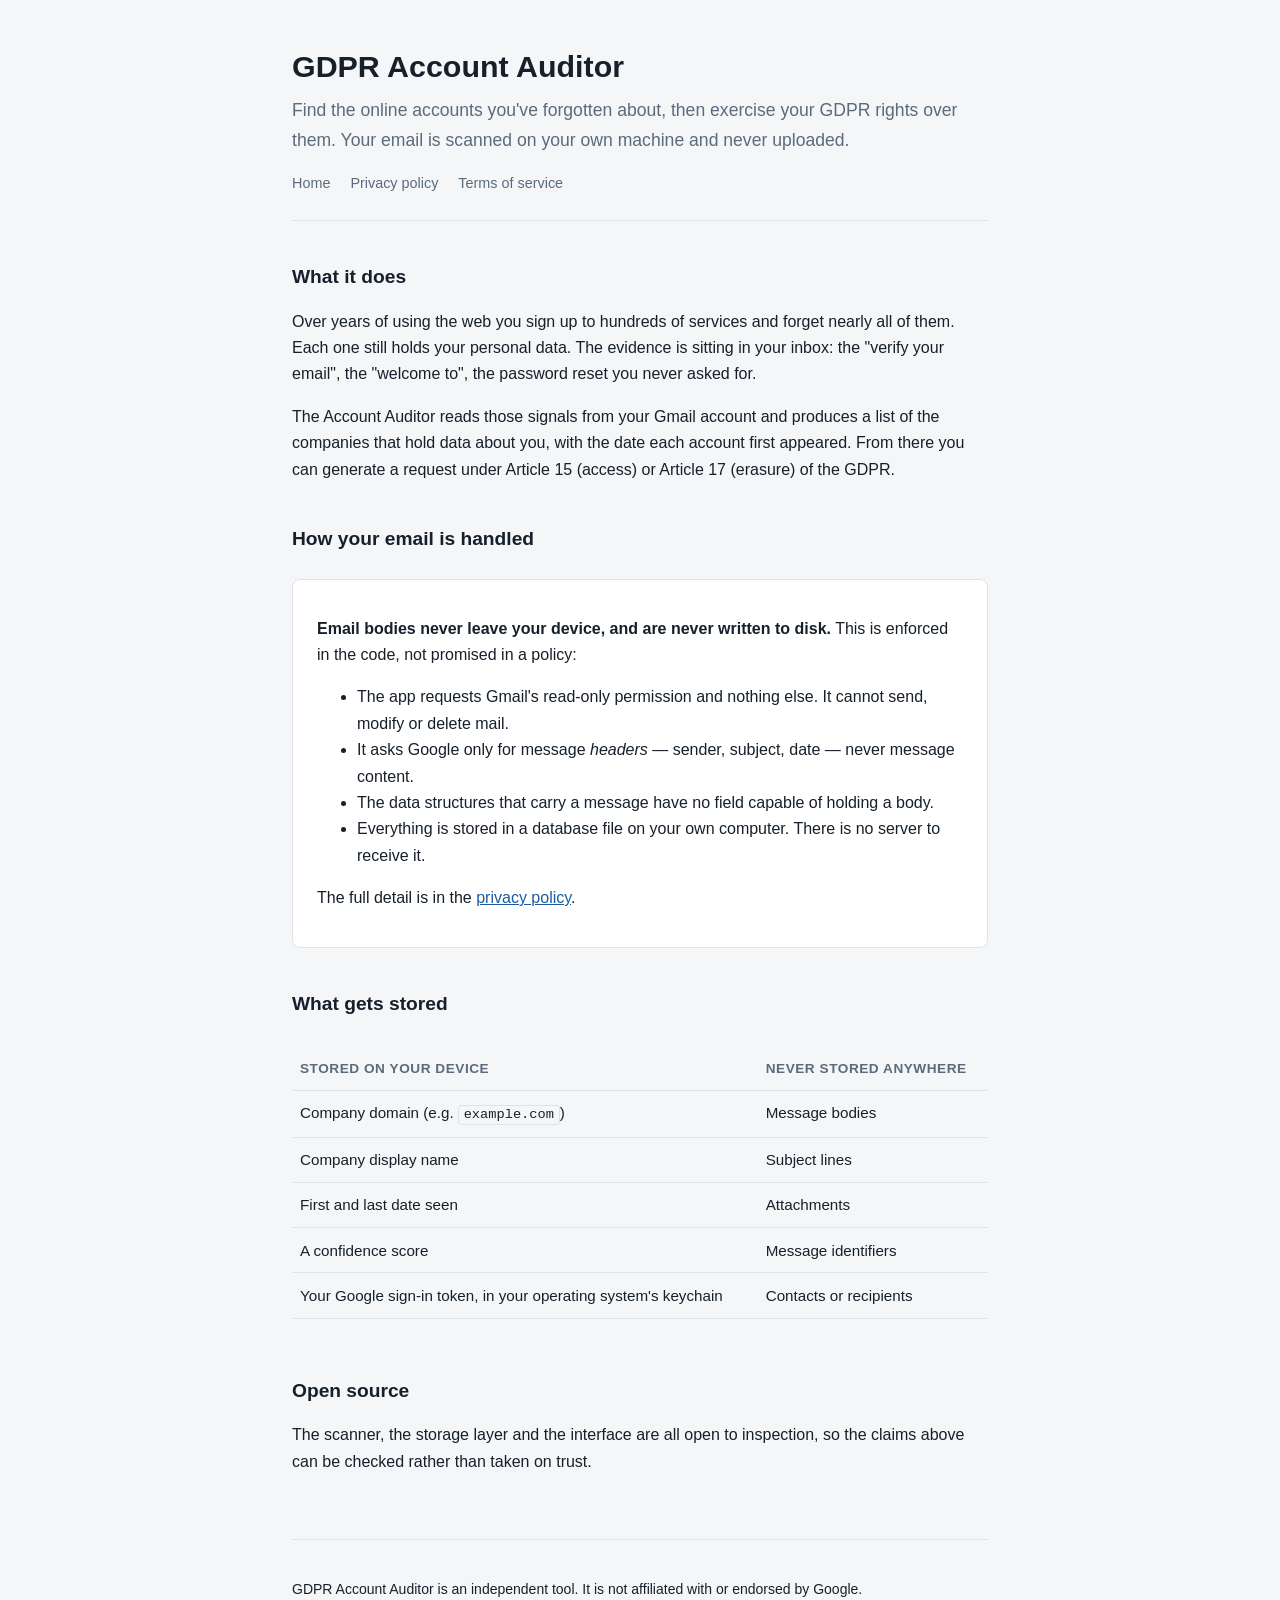
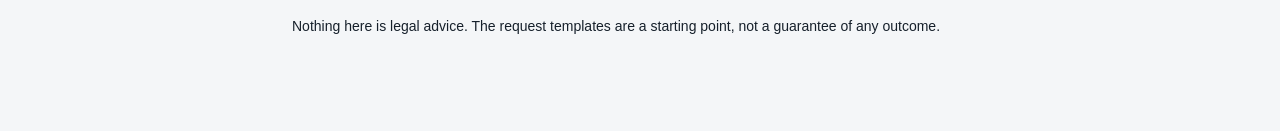
==== index.html @ 456f138e "Site: homepage, privacy policy, terms Static pages backing the OAuth consent screen. Google requires" ====
<!doctype html>
<html lang="en">
<head>
<meta charset="utf-8">
<meta name="viewport" content="width=device-width, initial-scale=1">
<title>GDPR Account Auditor</title>
<meta name="description" content="Find forgotten online accounts by scanning your own inbox, locally. Email bodies never leave your device.">
<link rel="stylesheet" href="style.css">
</head>
<body>
<div class="wrap">
<header>
  <h1>GDPR Account Auditor</h1>
  <p class="lede">Find the online accounts you've forgotten about, then exercise your GDPR rights over them. Your email is scanned on your own machine and never uploaded.</p>
  <nav>
    <a href="index.html">Home</a>
    <a href="privacy.html">Privacy policy</a>
    <a href="terms.html">Terms of service</a>
  </nav>
</header>

<h2>What it does</h2>
<p>Over years of using the web you sign up to hundreds of services and forget nearly all of them. Each one still holds your personal data. The evidence is sitting in your inbox: the "verify your email", the "welcome to", the password reset you never asked for.</p>
<p>The Account Auditor reads those signals from your Gmail account and produces a list of the companies that hold data about you, with the date each account first appeared. From there you can generate a request under Article 15 (access) or Article 17 (erasure) of the GDPR.</p>

<h2>How your email is handled</h2>
<div class="card">
  <p><strong>Email bodies never leave your device, and are never written to disk.</strong> This is enforced in the code, not promised in a policy:</p>
  <ul>
    <li>The app requests Gmail's read-only permission and nothing else. It cannot send, modify or delete mail.</li>
    <li>It asks Google only for message <em>headers</em> — sender, subject, date — never message content.</li>
    <li>The data structures that carry a message have no field capable of holding a body.</li>
    <li>Everything is stored in a database file on your own computer. There is no server to receive it.</li>
  </ul>
  <p>The full detail is in the <a href="privacy.html">privacy policy</a>.</p>
</div>

<h2>What gets stored</h2>
<div class="scroll">
<table>
  <tr><th>Stored on your device</th><th>Never stored anywhere</th></tr>
  <tr>
    <td>Company domain (e.g. <code>example.com</code>)</td>
    <td>Message bodies</td>
  </tr>
  <tr>
    <td>Company display name</td>
    <td>Subject lines</td>
  </tr>
  <tr>
    <td>First and last date seen</td>
    <td>Attachments</td>
  </tr>
  <tr>
    <td>A confidence score</td>
    <td>Message identifiers</td>
  </tr>
  <tr>
    <td>Your Google sign-in token, in your operating system's keychain</td>
    <td>Contacts or recipients</td>
  </tr>
</table>
</div>

<h2>Open source</h2>
<p>The scanner, the storage layer and the interface are all open to inspection, so the claims above can be checked rather than taken on trust.</p>

<footer>
  <p>GDPR Account Auditor is an independent tool. It is not affiliated with or endorsed by Google.</p>
  <p>Nothing here is legal advice. The request templates are a starting point, not a guarantee of any outcome.</p>
</footer>
</div>
</body>
</html>
---- style.css ----
/* Shared styles. Deliberately one small file, no build step, no CDN -- these
   pages must stay reachable and readable for as long as the OAuth client
   points at them. */
:root {
  --ground: #f4f6f8;
  --surface: #ffffff;
  --ink: #16202b;
  --muted: #5b6b7c;
  --accent: #1c5c9e;
  --rule: #dde3ea;
}
@media (prefers-color-scheme: dark) {
  :root {
    --ground: #0f151c;
    --surface: #161f29;
    --ink: #e6edf4;
    --muted: #8fa3b6;
    --accent: #6cabe4;
    --rule: #26313d;
  }
}
* { box-sizing: border-box; }
body {
  margin: 0;
  background: var(--ground);
  color: var(--ink);
  font: 16px/1.65 -apple-system, BlinkMacSystemFont, "Segoe UI", Roboto, Helvetica, Arial, sans-serif;
}
.wrap { max-width: 46rem; margin: 0 auto; padding: 3rem 1.25rem 5rem; }
header { border-bottom: 1px solid var(--rule); padding-bottom: 1.5rem; margin-bottom: 2.5rem; }
nav { display: flex; gap: 1.25rem; font-size: .9rem; margin-top: .75rem; flex-wrap: wrap; }
nav a { color: var(--muted); text-decoration: none; }
nav a:hover, nav a:focus-visible { color: var(--accent); text-decoration: underline; }
h1 { font-size: 1.9rem; line-height: 1.2; margin: 0; text-wrap: balance; }
h2 { font-size: 1.2rem; margin: 2.5rem 0 .75rem; text-wrap: balance; }
h3 { font-size: 1rem; margin: 1.75rem 0 .5rem; }
p, li { color: var(--ink); }
.lede { font-size: 1.1rem; color: var(--muted); margin-top: .75rem; }
.card {
  background: var(--surface); border: 1px solid var(--rule);
  border-radius: 8px; padding: 1.25rem 1.5rem; margin: 1.5rem 0;
}
code {
  font-family: ui-monospace, SFMono-Regular, Consolas, monospace;
  font-size: .9em; background: var(--ground); padding: .1em .35em;
  border-radius: 3px; border: 1px solid var(--rule);
}
table { width: 100%; border-collapse: collapse; margin: 1rem 0; font-size: .95rem; }
th, td { text-align: left; padding: .6rem .5rem; border-bottom: 1px solid var(--rule); vertical-align: top; }
th { font-weight: 600; color: var(--muted); font-size: .85rem; text-transform: uppercase; letter-spacing: .04em; }
.scroll { overflow-x: auto; }
footer { margin-top: 4rem; padding-top: 1.5rem; border-top: 1px solid var(--rule); color: var(--muted); font-size: .875rem; }
a { color: var(--accent); }
.updated { color: var(--muted); font-size: .875rem; }
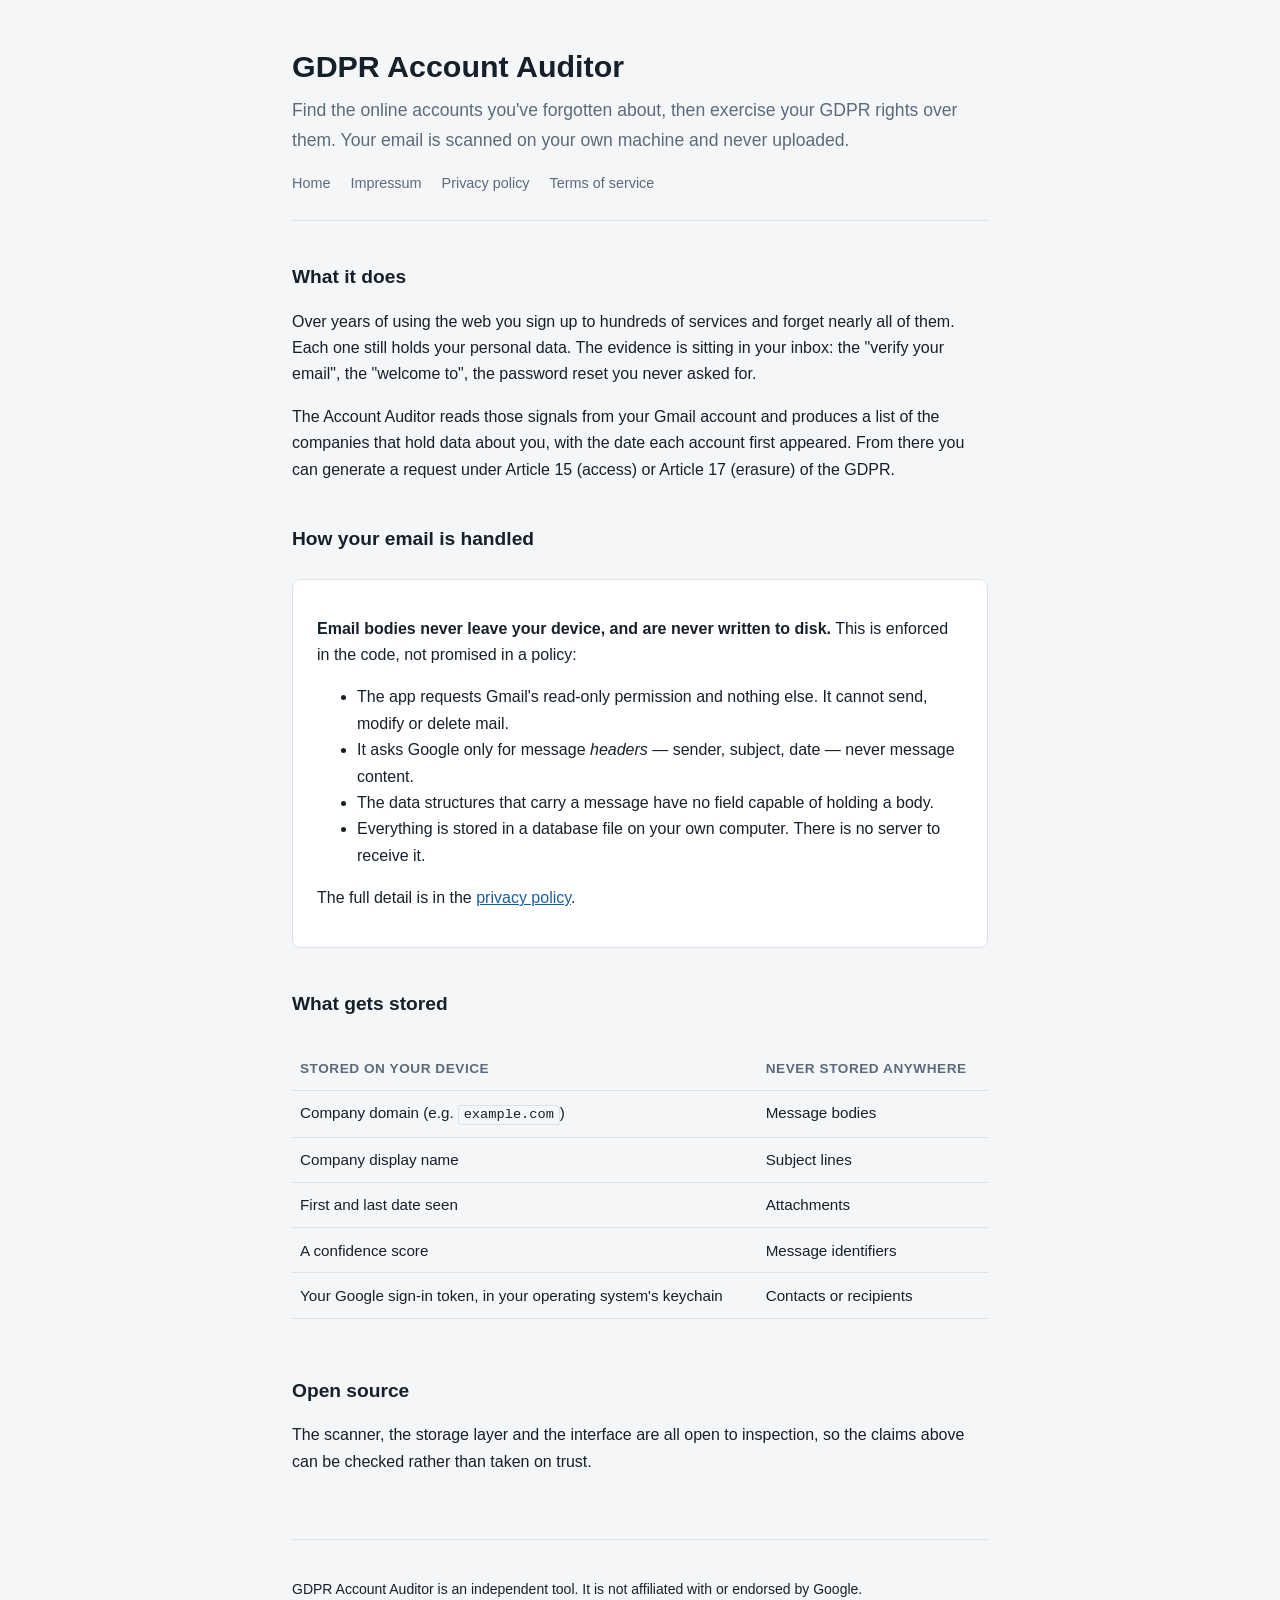
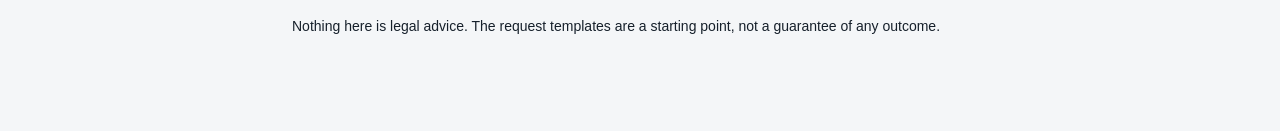
==== commit 43633d11: "Add German-standard legal pages: Impressum, Datenschutz, Nutzungsbedingungen The provider is establi" ====
--- a/index.html
+++ b/index.html
@@ -14,6 +14,7 @@
   <p class="lede">Find the online accounts you've forgotten about, then exercise your GDPR rights over them. Your email is scanned on your own machine and never uploaded.</p>
   <nav>
     <a href="index.html">Home</a>
+    <a href="impressum.html">Impressum</a>
     <a href="privacy.html">Privacy policy</a>
     <a href="terms.html">Terms of service</a>
   </nav>
--- a/style.css
+++ b/style.css
@@ -52,3 +52,17 @@
 footer { margin-top: 4rem; padding-top: 1.5rem; border-top: 1px solid var(--rule); color: var(--muted); font-size: .875rem; }
 a { color: var(--accent); }
 .updated { color: var(--muted); font-size: .875rem; }
+
+/* The language switch sits at the end of the nav and is pulled away from
+   the page links, because it is a different kind of choice. */
+nav a.lang { margin-left: auto; font-weight: 600; }
+@media (max-width: 32rem) { nav a.lang { margin-left: 0; } }
+
+/* Says which version governs. German law applies to the provider, so the
+   German text is authoritative and the English is a courtesy -- a reader
+   is entitled to know which one binds them. */
+.note {
+  font-size: .875rem; color: var(--muted);
+  border-left: 3px solid var(--rule); padding: .1rem 0 .1rem .9rem; margin: 0 0 2rem;
+}
+hr { border: none; border-top: 1px solid var(--rule); margin: 3rem 0 0; }
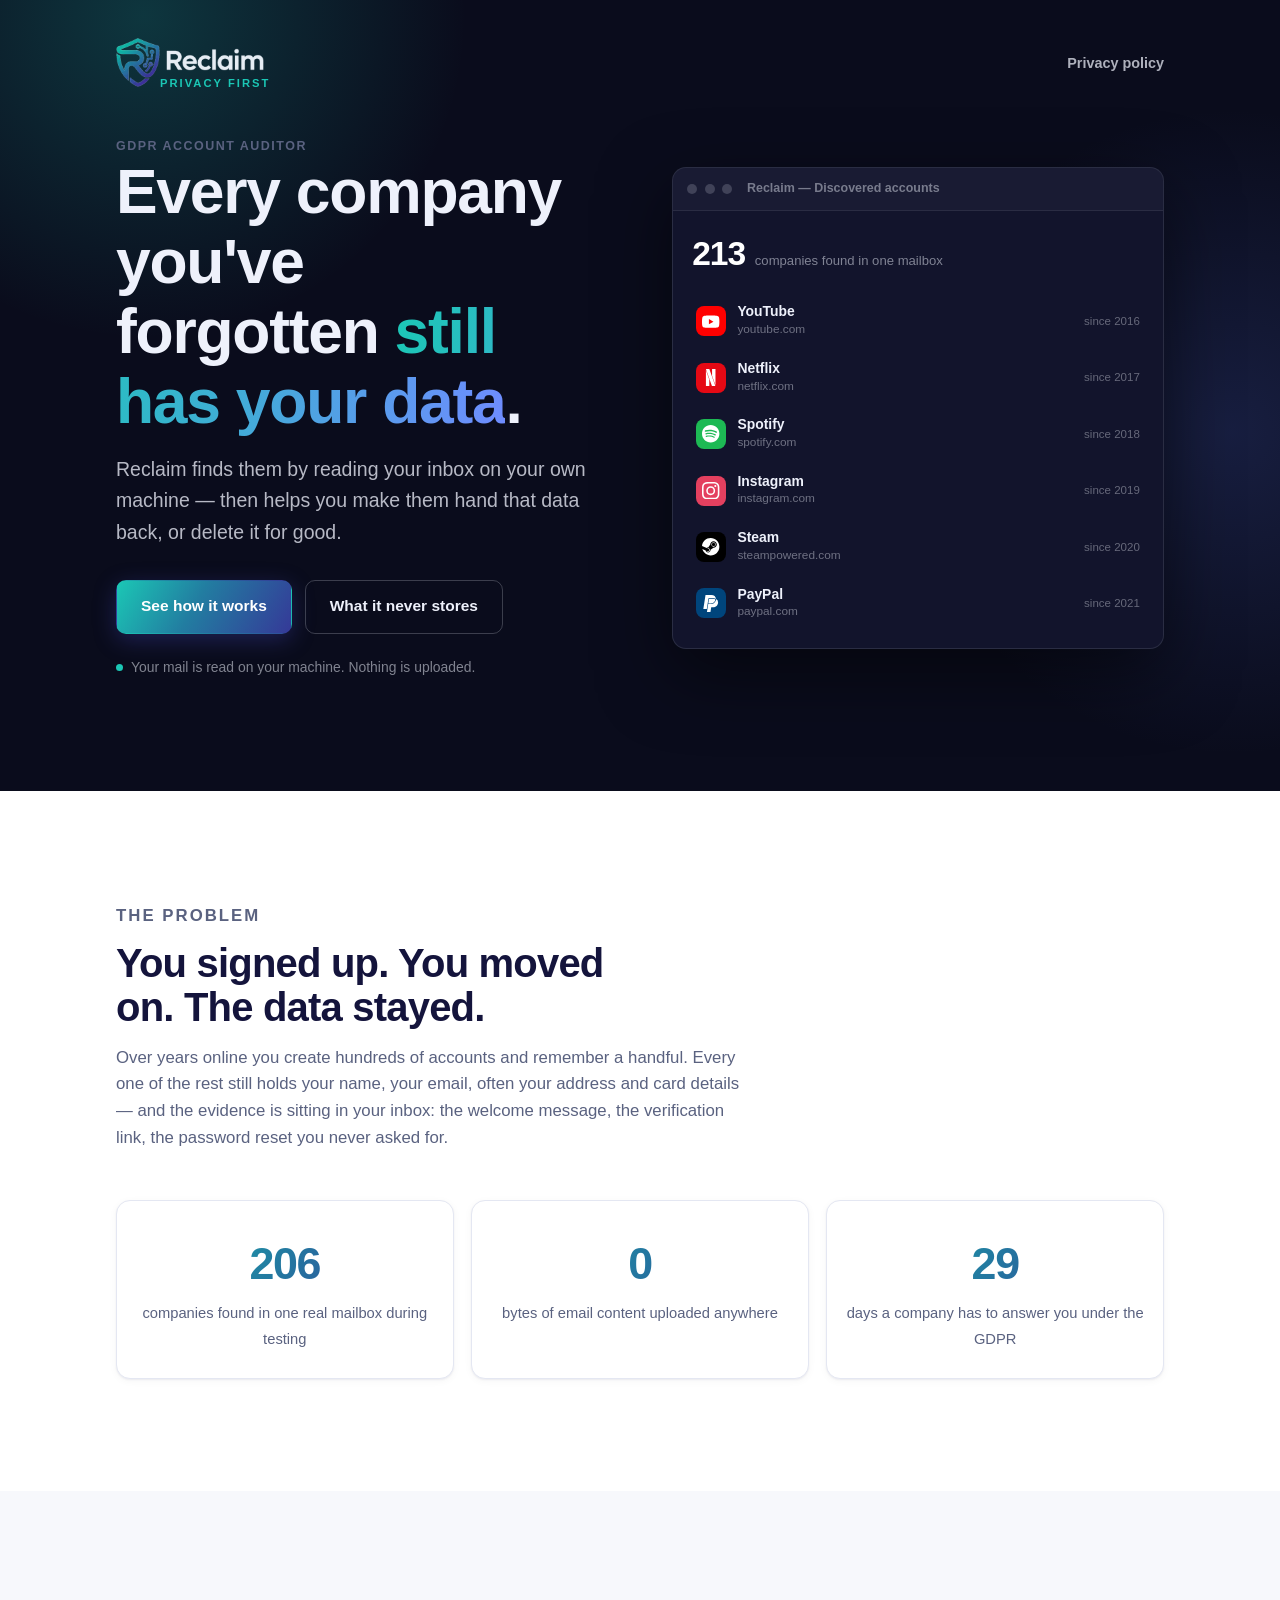
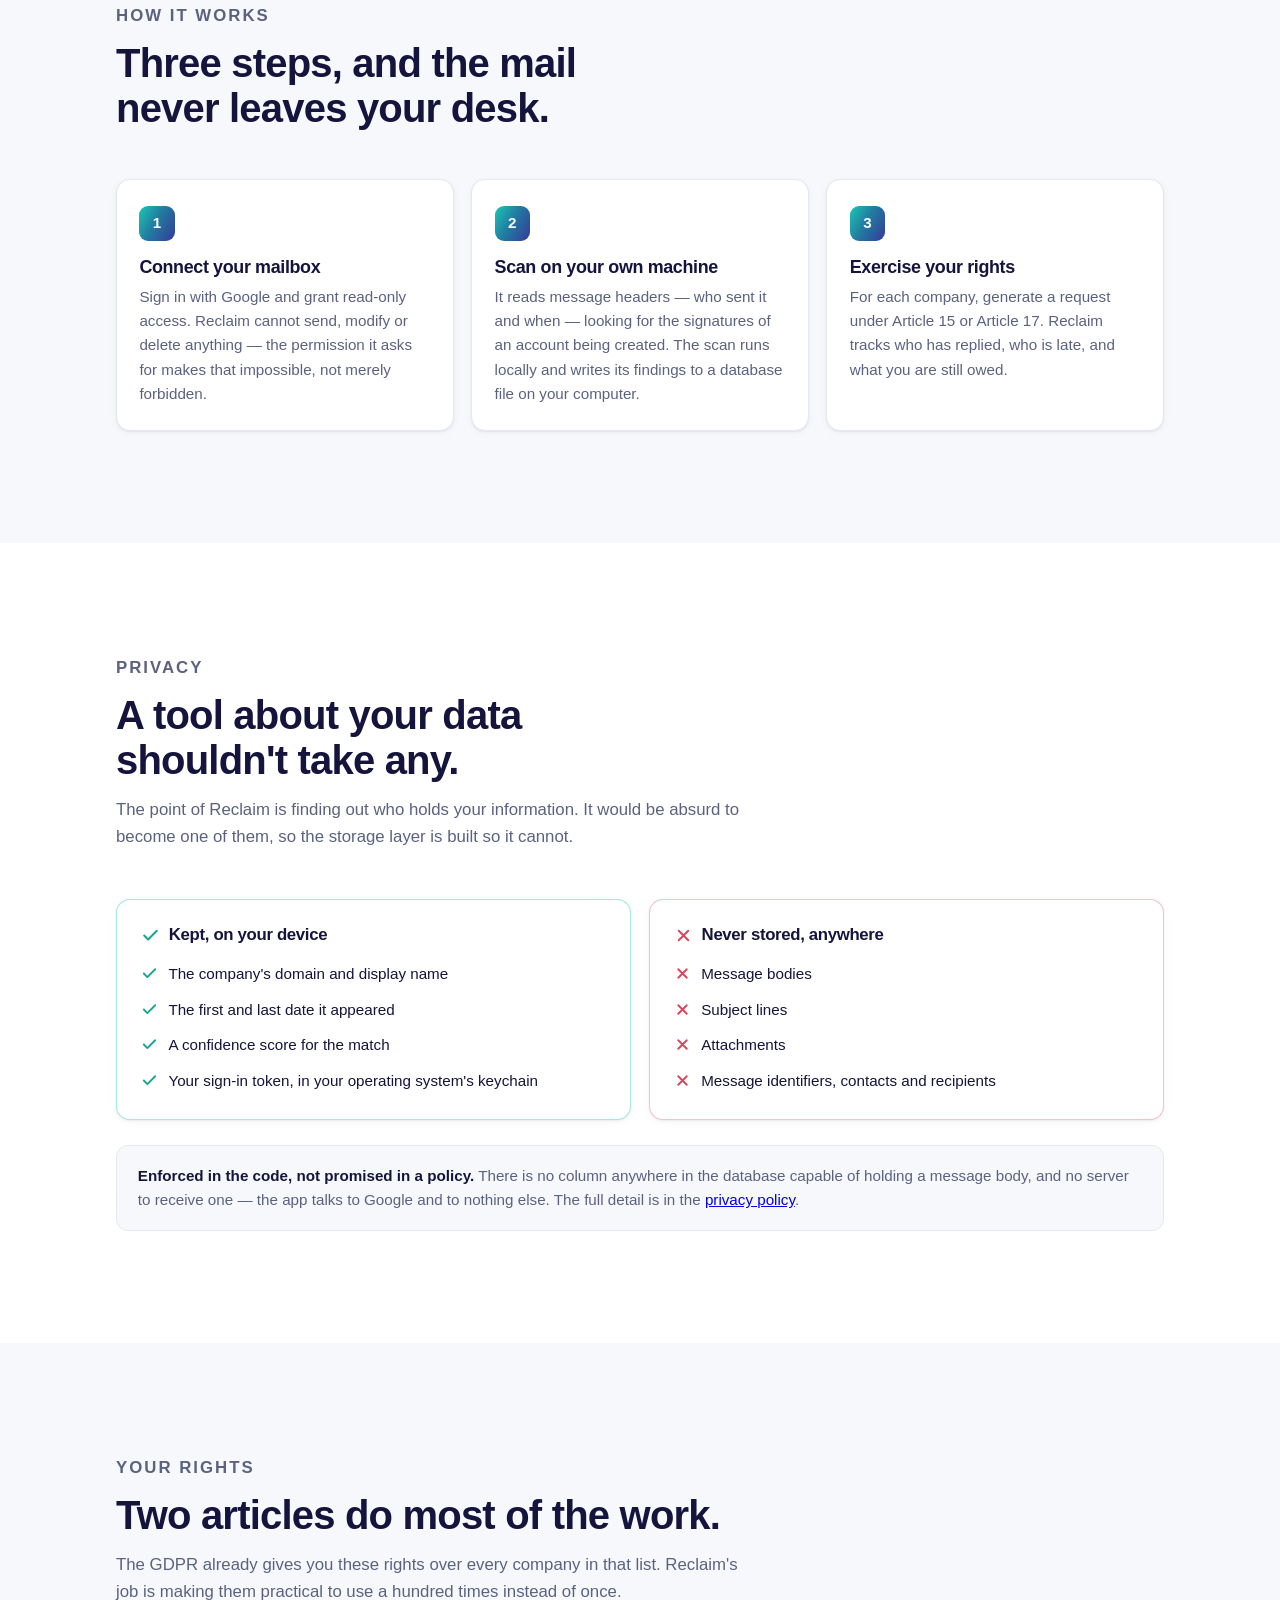
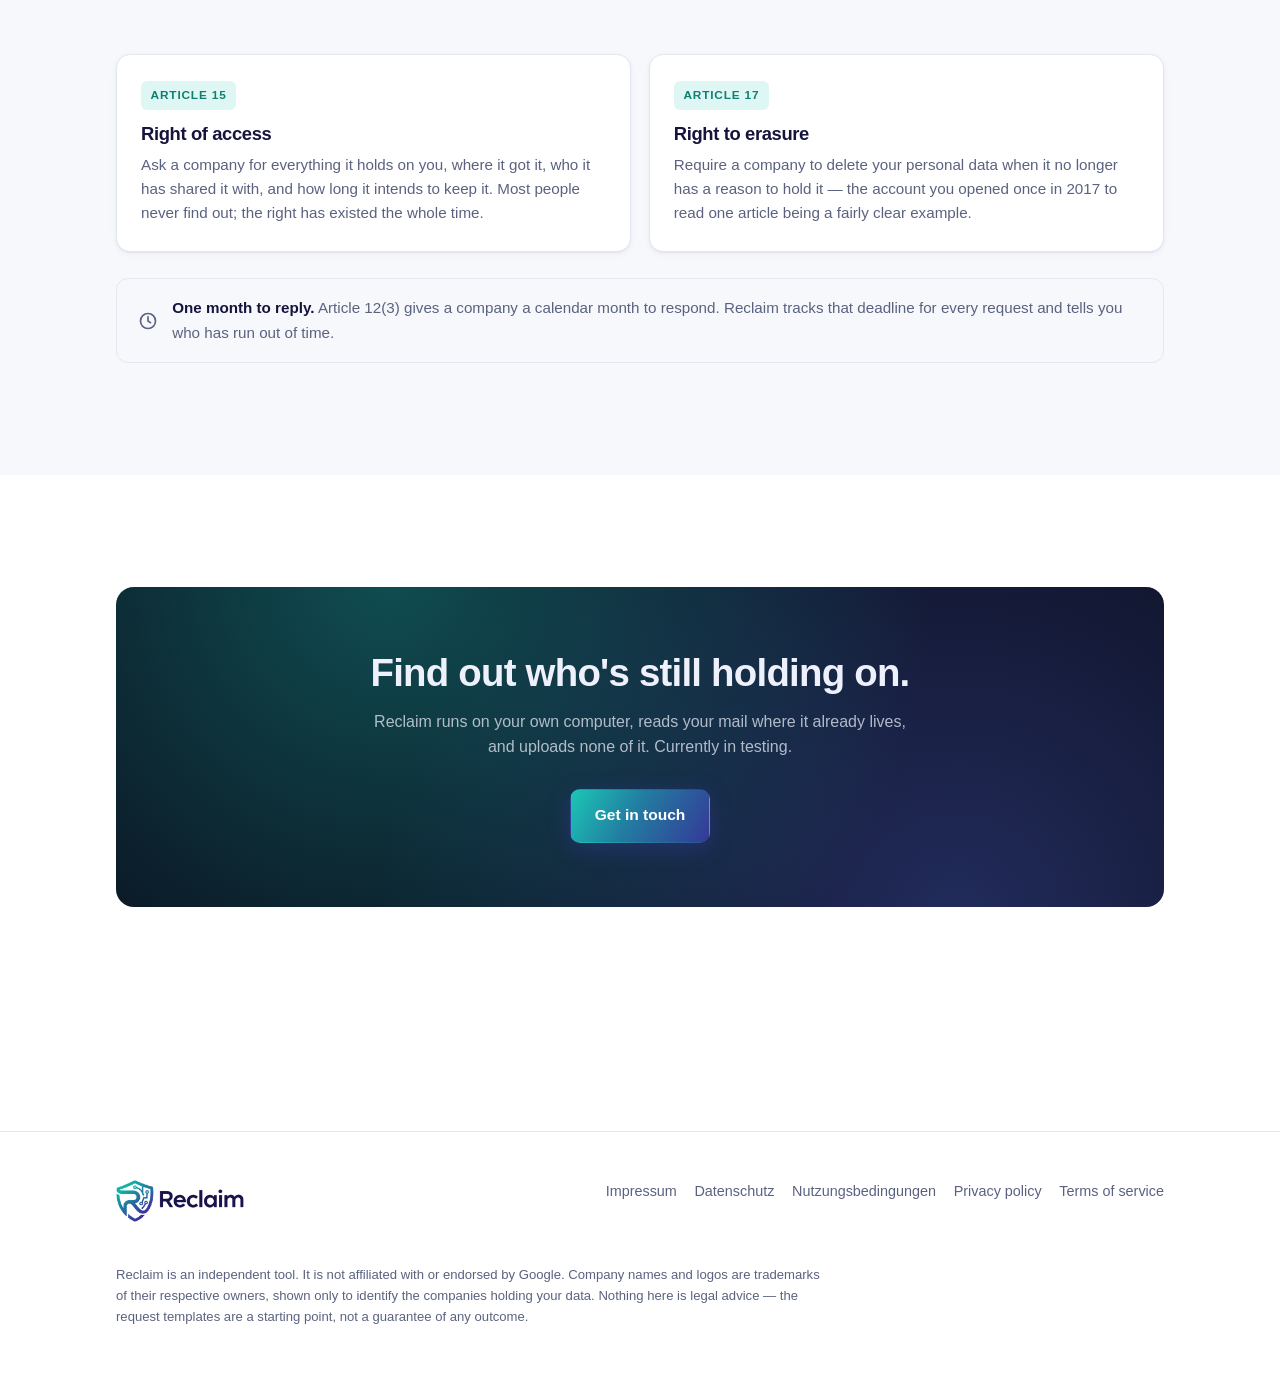
==== commit 20fa69fc: "Rebuild the landing page around the product and the brand The page is reached by scanning a QR code," ====
--- a/index.html
+++ b/index.html
@@ -3,73 +3,402 @@
 <head>
 <meta charset="utf-8">
 <meta name="viewport" content="width=device-width, initial-scale=1">
-<title>GDPR Account Auditor</title>
-<meta name="description" content="Find forgotten online accounts by scanning your own inbox, locally. Email bodies never leave your device.">
-<link rel="stylesheet" href="style.css">
+<title>Reclaim — find every company that still holds your data</title>
+<meta name="description" content="Reclaim finds the online accounts you have forgotten by reading your own inbox, on your own machine, and helps you exercise your GDPR rights over them. No email content ever leaves your device.">
+<meta name="theme-color" content="#0a0c1c">
+
+<meta property="og:title" content="Reclaim — find every company that still holds your data">
+<meta property="og:description" content="Scan your inbox locally. See who holds your data. Make them hand it back, or delete it.">
+<meta property="og:type" content="website">
+
+<link rel="icon" href="reclaim-logo.png">
+<link rel="stylesheet" href="landing.css">
 </head>
 <body>
-<div class="wrap">
-<header>
-  <h1>GDPR Account Auditor</h1>
-  <p class="lede">Find the online accounts you've forgotten about, then exercise your GDPR rights over them. Your email is scanned on your own machine and never uploaded.</p>
-  <nav>
-    <a href="index.html">Home</a>
-    <a href="impressum.html">Impressum</a>
-    <a href="privacy.html">Privacy policy</a>
-    <a href="terms.html">Terms of service</a>
-  </nav>
+
+<!-- ── Hero ──────────────────────────────────────────────────────── -->
+<header class="hero">
+  <div class="wrap">
+    <nav class="hero-nav">
+      <div class="lockup">
+        <img src="reclaim-logo-dark.png" alt="Reclaim" width="440" height="146">
+        <span class="motto">Privacy first</span>
+      </div>
+      <a href="privacy.html">Privacy policy</a>
+    </nav>
+
+    <div class="hero-grid">
+      <div>
+        <p class="eyebrow">GDPR account auditor</p>
+        <h1>Every company you've forgotten <span class="grad">still has your data</span>.</h1>
+        <p class="hero-lede">
+          Reclaim finds them by reading your inbox on your own machine — then
+          helps you make them hand that data back, or delete it for good.
+        </p>
+
+        <div class="cta-row">
+          <a class="btn btn-primary" href="#how">See how it works</a>
+          <a class="btn btn-ghost" href="#privacy">What it never stores</a>
+        </div>
+
+        <p class="hero-note">
+          <span class="dot-live" aria-hidden="true"></span>
+          Your mail is read on your machine. Nothing is uploaded.
+        </p>
+      </div>
+
+      <!-- A recreation of the app rather than a screenshot, so it stays
+           sharp at any size and can show a scan actually filling up. -->
+      <div class="window" role="img" aria-label="The Reclaim app listing companies discovered in a mailbox: YouTube, Netflix, Spotify and others, with the year each account was first seen.">
+        <div class="window-bar" aria-hidden="true">
+          <i></i><i></i><i></i>
+          <span class="window-title">Reclaim — Discovered accounts</span>
+        </div>
+        <div class="window-body">
+          <div class="counter-row">
+            <span class="counter" id="counter">0</span>
+            <span class="counter-label">companies found in one mailbox</span>
+          </div>
+          <div class="rows" id="rows"></div>
+        </div>
+      </div>
+    </div>
+  </div>
 </header>
 
-<h2>What it does</h2>
-<p>Over years of using the web you sign up to hundreds of services and forget nearly all of them. Each one still holds your personal data. The evidence is sitting in your inbox: the "verify your email", the "welcome to", the password reset you never asked for.</p>
-<p>The Account Auditor reads those signals from your Gmail account and produces a list of the companies that hold data about you, with the date each account first appeared. From there you can generate a request under Article 15 (access) or Article 17 (erasure) of the GDPR.</p>
-
-<h2>How your email is handled</h2>
-<div class="card">
-  <p><strong>Email bodies never leave your device, and are never written to disk.</strong> This is enforced in the code, not promised in a policy:</p>
-  <ul>
-    <li>The app requests Gmail's read-only permission and nothing else. It cannot send, modify or delete mail.</li>
-    <li>It asks Google only for message <em>headers</em> — sender, subject, date — never message content.</li>
-    <li>The data structures that carry a message have no field capable of holding a body.</li>
-    <li>Everything is stored in a database file on your own computer. There is no server to receive it.</li>
-  </ul>
-  <p>The full detail is in the <a href="privacy.html">privacy policy</a>.</p>
-</div>
-
-<h2>What gets stored</h2>
-<div class="scroll">
-<table>
-  <tr><th>Stored on your device</th><th>Never stored anywhere</th></tr>
-  <tr>
-    <td>Company domain (e.g. <code>example.com</code>)</td>
-    <td>Message bodies</td>
-  </tr>
-  <tr>
-    <td>Company display name</td>
-    <td>Subject lines</td>
-  </tr>
-  <tr>
-    <td>First and last date seen</td>
-    <td>Attachments</td>
-  </tr>
-  <tr>
-    <td>A confidence score</td>
-    <td>Message identifiers</td>
-  </tr>
-  <tr>
-    <td>Your Google sign-in token, in your operating system's keychain</td>
-    <td>Contacts or recipients</td>
-  </tr>
-</table>
-</div>
-
-<h2>Open source</h2>
-<p>The scanner, the storage layer and the interface are all open to inspection, so the claims above can be checked rather than taken on trust.</p>
-
+<!-- ── The problem ───────────────────────────────────────────────── -->
+<section>
+  <div class="wrap">
+    <div class="section-head reveal">
+      <p class="eyebrow">The problem</p>
+      <h2>You signed up. You moved on. The data stayed.</h2>
+      <p>
+        Over years online you create hundreds of accounts and remember a
+        handful. Every one of the rest still holds your name, your email,
+        often your address and card details — and the evidence is sitting in
+        your inbox: the welcome message, the verification link, the password
+        reset you never asked for.
+      </p>
+    </div>
+
+    <div class="figures">
+      <div class="figure reveal">
+        <b data-count="213">0</b>
+        <span>companies found in one real mailbox during testing</span>
+      </div>
+      <div class="figure reveal">
+        <b>0</b>
+        <span>bytes of email content uploaded anywhere</span>
+      </div>
+      <div class="figure reveal">
+        <b data-count="30">0</b>
+        <span>days a company has to answer you under the GDPR</span>
+      </div>
+    </div>
+  </div>
+</section>
+
+<!-- ── How it works ──────────────────────────────────────────────── -->
+<section id="how" class="alt">
+  <div class="wrap">
+    <div class="section-head reveal">
+      <p class="eyebrow">How it works</p>
+      <h2>Three steps, and the mail never leaves your desk.</h2>
+    </div>
+
+    <div class="steps">
+      <div class="step reveal">
+        <div class="step-n">1</div>
+        <h3>Connect your mailbox</h3>
+        <p>
+          Sign in with Google and grant read-only access. Reclaim cannot send,
+          modify or delete anything — the permission it asks for makes that
+          impossible, not merely forbidden.
+        </p>
+      </div>
+      <div class="step reveal">
+        <div class="step-n">2</div>
+        <h3>Scan on your own machine</h3>
+        <p>
+          It reads message headers — who sent it and when — looking for the
+          signatures of an account being created. The scan runs locally and
+          writes its findings to a database file on your computer.
+        </p>
+      </div>
+      <div class="step reveal">
+        <div class="step-n">3</div>
+        <h3>Exercise your rights</h3>
+        <p>
+          For each company, generate a request under Article 15 or Article 17.
+          Reclaim tracks who has replied, who is late, and what you are still
+          owed.
+        </p>
+      </div>
+    </div>
+  </div>
+</section>
+
+<!-- ── Privacy ───────────────────────────────────────────────────── -->
+<section id="privacy">
+  <div class="wrap">
+    <div class="section-head reveal">
+      <p class="eyebrow">Privacy</p>
+      <h2>A tool about your data shouldn't take any.</h2>
+      <p>
+        The point of Reclaim is finding out who holds your information. It
+        would be absurd to become one of them, so the storage layer is built
+        so it cannot.
+      </p>
+    </div>
+
+    <div class="split">
+      <div class="panel panel-keep reveal">
+        <h3>
+          <svg class="tick" width="19" height="19" viewBox="0 0 24 24" fill="none" stroke="currentColor" stroke-width="2.4" stroke-linecap="round" stroke-linejoin="round" aria-hidden="true"><path d="M20 6 9 17l-5-5"/></svg>
+          Kept, on your device
+        </h3>
+        <ul>
+          <li><svg class="tick" width="17" height="17" viewBox="0 0 24 24" fill="none" stroke="currentColor" stroke-width="2.6" stroke-linecap="round" stroke-linejoin="round" aria-hidden="true"><path d="M20 6 9 17l-5-5"/></svg> The company's domain and display name</li>
+          <li><svg class="tick" width="17" height="17" viewBox="0 0 24 24" fill="none" stroke="currentColor" stroke-width="2.6" stroke-linecap="round" stroke-linejoin="round" aria-hidden="true"><path d="M20 6 9 17l-5-5"/></svg> The first and last date it appeared</li>
+          <li><svg class="tick" width="17" height="17" viewBox="0 0 24 24" fill="none" stroke="currentColor" stroke-width="2.6" stroke-linecap="round" stroke-linejoin="round" aria-hidden="true"><path d="M20 6 9 17l-5-5"/></svg> A confidence score for the match</li>
+          <li><svg class="tick" width="17" height="17" viewBox="0 0 24 24" fill="none" stroke="currentColor" stroke-width="2.6" stroke-linecap="round" stroke-linejoin="round" aria-hidden="true"><path d="M20 6 9 17l-5-5"/></svg> Your sign-in token, in your operating system's keychain</li>
+        </ul>
+      </div>
+
+      <div class="panel panel-never reveal">
+        <h3>
+          <svg class="cross" width="19" height="19" viewBox="0 0 24 24" fill="none" stroke="currentColor" stroke-width="2.4" stroke-linecap="round" aria-hidden="true"><path d="M18 6 6 18M6 6l12 12"/></svg>
+          Never stored, anywhere
+        </h3>
+        <ul>
+          <li><svg class="cross" width="17" height="17" viewBox="0 0 24 24" fill="none" stroke="currentColor" stroke-width="2.6" stroke-linecap="round" aria-hidden="true"><path d="M18 6 6 18M6 6l12 12"/></svg> Message bodies</li>
+          <li><svg class="cross" width="17" height="17" viewBox="0 0 24 24" fill="none" stroke="currentColor" stroke-width="2.6" stroke-linecap="round" aria-hidden="true"><path d="M18 6 6 18M6 6l12 12"/></svg> Subject lines</li>
+          <li><svg class="cross" width="17" height="17" viewBox="0 0 24 24" fill="none" stroke="currentColor" stroke-width="2.6" stroke-linecap="round" aria-hidden="true"><path d="M18 6 6 18M6 6l12 12"/></svg> Attachments</li>
+          <li><svg class="cross" width="17" height="17" viewBox="0 0 24 24" fill="none" stroke="currentColor" stroke-width="2.6" stroke-linecap="round" aria-hidden="true"><path d="M18 6 6 18M6 6l12 12"/></svg> Message identifiers, contacts and recipients</li>
+        </ul>
+      </div>
+    </div>
+
+    <div class="enforced reveal">
+      <strong>Enforced in the code, not promised in a policy.</strong>
+      There is no column anywhere in the database capable of holding a message
+      body, and no server to receive one — the app talks to Google and to
+      nothing else. The full detail is in the
+      <a href="privacy.html">privacy policy</a>.
+    </div>
+  </div>
+</section>
+
+<!-- ── Rights ────────────────────────────────────────────────────── -->
+<section class="alt">
+  <div class="wrap">
+    <div class="section-head reveal">
+      <p class="eyebrow">Your rights</p>
+      <h2>Two articles do most of the work.</h2>
+      <p>
+        The GDPR already gives you these rights over every company in that
+        list. Reclaim's job is making them practical to use a hundred times
+        instead of once.
+      </p>
+    </div>
+
+    <div class="rights">
+      <div class="right-card reveal">
+        <span class="article">Article 15</span>
+        <h3>Right of access</h3>
+        <p>
+          Ask a company for everything it holds on you, where it got it, who
+          it has shared it with, and how long it intends to keep it. Most
+          people never find out; the right has existed the whole time.
+        </p>
+      </div>
+      <div class="right-card reveal">
+        <span class="article">Article 17</span>
+        <h3>Right to erasure</h3>
+        <p>
+          Require a company to delete your personal data when it no longer has
+          a reason to hold it — the account you opened once in 2017 to read
+          one article being a fairly clear example.
+        </p>
+      </div>
+    </div>
+
+    <div class="deadline reveal">
+      <svg width="20" height="20" viewBox="0 0 24 24" fill="none" stroke="currentColor" stroke-width="2" stroke-linecap="round" aria-hidden="true" style="flex:none"><circle cx="12" cy="12" r="9"/><path d="M12 7v5l3 2"/></svg>
+      <span>
+        <b>One month to reply.</b> Article 12(3) gives a company a calendar
+        month to respond. Reclaim tracks that deadline for every request and
+        tells you who has run out of time.
+      </span>
+    </div>
+  </div>
+</section>
+
+<!-- ── Close ─────────────────────────────────────────────────────── -->
+<section>
+  <div class="wrap">
+    <div class="close-band reveal">
+      <h2>Find out who's still holding on.</h2>
+      <p>
+        Reclaim runs on your own computer, reads your mail where it already
+        lives, and uploads none of it. Currently in testing.
+      </p>
+      <!-- Points at the Impressum rather than carrying an address in a
+           mailto: the contact details live there by law anyway, and a
+           button is the wrong place to publish one to scrapers. -->
+      <a class="btn btn-primary" href="impressum.html">Get in touch</a>
+    </div>
+  </div>
+</section>
+
+<!-- ── Footer ────────────────────────────────────────────────────── -->
 <footer>
-  <p>GDPR Account Auditor is an independent tool. It is not affiliated with or endorsed by Google.</p>
-  <p>Nothing here is legal advice. The request templates are a starting point, not a guarantee of any outcome.</p>
+  <div class="wrap">
+    <div class="foot-grid">
+      <div>
+        <img class="logo-light" src="reclaim-logo.png" alt="Reclaim" width="440" height="146">
+        <img class="logo-dark" src="reclaim-logo-dark.png" alt="Reclaim" width="440" height="146">
+      </div>
+      <nav class="foot-links" aria-label="Legal">
+        <a href="impressum.html">Impressum</a>
+        <a href="datenschutz.html">Datenschutz</a>
+        <a href="nutzungsbedingungen.html">Nutzungsbedingungen</a>
+        <a href="privacy.html">Privacy policy</a>
+        <a href="terms.html">Terms of service</a>
+      </nav>
+    </div>
+    <p class="disclaimer">
+      Reclaim is an independent tool. It is not affiliated with or endorsed by
+      Google. Company names and logos are trademarks of their respective
+      owners, shown only to identify the companies holding your data. Nothing
+      here is legal advice — the request templates are a starting point, not a
+      guarantee of any outcome.
+    </p>
+  </div>
 </footer>
-</div>
+
+<script type="application/json" id="marks">[{"domain":"youtube.com","name":"YouTube","path":"M23.498 6.186a3.016 3.016 0 0 0-2.122-2.136C19.505 3.545 12 3.545 12 3.545s-7.505 0-9.377.505A3.017 3.017 0 0 0 .502 6.186C0 8.07 0 12 0 12s0 3.93.502 5.814a3.016 3.016 0 0 0 2.122 2.136c1.871.505 9.376.505 9.376.505s7.505 0 9.377-.505a3.015 3.015 0 0 0 2.122-2.136C24 15.93 24 12 24 12s0-3.93-.502-5.814zM9.545 15.568V8.432L15.818 12l-6.273 3.568z","hex":"#FF0000"},{"domain":"netflix.com","name":"Netflix","path":"m5.398 0 8.348 23.602c2.346.059 4.856.398 4.856.398L10.113 0H5.398zm8.489 0v9.172l4.715 13.33V0h-4.715zM5.398 1.5V24c1.873-.225 2.81-.312 4.715-.398V14.83L5.398 1.5z","hex":"#E50914"},{"domain":"spotify.com","name":"Spotify","path":"M12 0C5.4 0 0 5.4 0 12s5.4 12 12 12 12-5.4 12-12S18.66 0 12 0zm5.521 17.34c-.24.359-.66.48-1.021.24-2.82-1.74-6.36-2.101-10.561-1.141-.418.122-.779-.179-.899-.539-.12-.421.18-.78.54-.9 4.56-1.021 8.52-.6 11.64 1.32.42.18.479.659.301 1.02zm1.44-3.3c-.301.42-.841.6-1.262.3-3.239-1.98-8.159-2.58-11.939-1.38-.479.12-1.02-.12-1.14-.6-.12-.48.12-1.021.6-1.141C9.6 9.9 15 10.561 18.72 12.84c.361.181.54.78.241 1.2zm.12-3.36C15.24 8.4 8.82 8.16 5.16 9.301c-.6.179-1.2-.181-1.38-.721-.18-.601.18-1.2.72-1.381 4.26-1.26 11.28-1.02 15.721 1.621.539.3.719 1.02.419 1.56-.299.421-1.02.599-1.559.3z","hex":"#1DB954"},{"domain":"instagram.com","name":"Instagram","path":"M7.0301.084c-1.2768.0602-2.1487.264-2.911.5634-.7888.3075-1.4575.72-2.1228 1.3877-.6652.6677-1.075 1.3368-1.3802 2.127-.2954.7638-.4956 1.6365-.552 2.914-.0564 1.2775-.0689 1.6882-.0626 4.947.0062 3.2586.0206 3.6671.0825 4.9473.061 1.2765.264 2.1482.5635 2.9107.308.7889.72 1.4573 1.388 2.1228.6679.6655 1.3365 1.0743 2.1285 1.38.7632.295 1.6361.4961 2.9134.552 1.2773.056 1.6884.069 4.9462.0627 3.2578-.0062 3.668-.0207 4.9478-.0814 1.28-.0607 2.147-.2652 2.9098-.5633.7889-.3086 1.4578-.72 2.1228-1.3881.665-.6682 1.0745-1.3378 1.3795-2.1284.2957-.7632.4966-1.636.552-2.9124.056-1.2809.0692-1.6898.063-4.948-.0063-3.2583-.021-3.6668-.0817-4.9465-.0607-1.2797-.264-2.1487-.5633-2.9117-.3084-.7889-.72-1.4568-1.3876-2.1228C21.2982 1.33 20.628.9208 19.8378.6165 19.074.321 18.2017.1197 16.9244.0645 15.6471.0093 15.236-.005 11.977.0014 8.718.0076 8.31.0215 7.0301.0839m.1402 21.6932c-1.17-.0509-1.8053-.2453-2.2287-.408-.5606-.216-.96-.4771-1.3819-.895-.422-.4178-.6811-.8186-.9-1.378-.1644-.4234-.3624-1.058-.4171-2.228-.0595-1.2645-.072-1.6442-.079-4.848-.007-3.2037.0053-3.583.0607-4.848.05-1.169.2456-1.805.408-2.2282.216-.5613.4762-.96.895-1.3816.4188-.4217.8184-.6814 1.3783-.9003.423-.1651 1.0575-.3614 2.227-.4171 1.2655-.06 1.6447-.072 4.848-.079 3.2033-.007 3.5835.005 4.8495.0608 1.169.0508 1.8053.2445 2.228.408.5608.216.96.4754 1.3816.895.4217.4194.6816.8176.9005 1.3787.1653.4217.3617 1.056.4169 2.2263.0602 1.2655.0739 1.645.0796 4.848.0058 3.203-.0055 3.5834-.061 4.848-.051 1.17-.245 1.8055-.408 2.2294-.216.5604-.4763.96-.8954 1.3814-.419.4215-.8181.6811-1.3783.9-.4224.1649-1.0577.3617-2.2262.4174-1.2656.0595-1.6448.072-4.8493.079-3.2045.007-3.5825-.006-4.848-.0608M16.953 5.5864A1.44 1.44 0 1 0 18.39 4.144a1.44 1.44 0 0 0-1.437 1.4424M5.8385 12.012c.0067 3.4032 2.7706 6.1557 6.173 6.1493 3.4026-.0065 6.157-2.7701 6.1506-6.1733-.0065-3.4032-2.771-6.1565-6.174-6.1498-3.403.0067-6.156 2.771-6.1496 6.1738M8 12.0077a4 4 0 1 1 4.008 3.9921A3.9996 3.9996 0 0 1 8 12.0077","hex":"#E4405F"},{"domain":"steampowered.com","name":"Steam","path":"M11.979 0C5.678 0 .511 4.86.022 11.037l6.432 2.658c.545-.371 1.203-.59 1.912-.59.063 0 .125.004.188.006l2.861-4.142V8.91c0-2.495 2.028-4.524 4.524-4.524 2.494 0 4.524 2.031 4.524 4.527s-2.03 4.525-4.524 4.525h-.105l-4.076 2.911c0 .052.004.105.004.159 0 1.875-1.515 3.396-3.39 3.396-1.635 0-3.016-1.173-3.331-2.727L.436 15.27C1.862 20.307 6.486 24 11.979 24c6.627 0 11.999-5.373 11.999-12S18.605 0 11.979 0zM7.54 18.21l-1.473-.61c.262.543.714.999 1.314 1.25 1.297.539 2.793-.076 3.332-1.375.263-.63.264-1.319.005-1.949s-.75-1.121-1.377-1.383c-.624-.26-1.29-.249-1.878-.03l1.523.63c.956.4 1.409 1.5 1.009 2.455-.397.957-1.497 1.41-2.454 1.012H7.54zm11.415-9.303c0-1.662-1.353-3.015-3.015-3.015-1.665 0-3.015 1.353-3.015 3.015 0 1.665 1.35 3.015 3.015 3.015 1.663 0 3.015-1.35 3.015-3.015zm-5.273-.005c0-1.252 1.013-2.266 2.265-2.266 1.249 0 2.266 1.014 2.266 2.266 0 1.251-1.017 2.265-2.266 2.265-1.253 0-2.265-1.014-2.265-2.265z","hex":"#000000"},{"domain":"paypal.com","name":"PayPal","path":"M15.607 4.653H8.941L6.645 19.251H1.82L4.862 0h7.995c3.754 0 6.375 2.294 6.473 5.513-.648-.478-2.105-.86-3.722-.86m6.57 5.546c0 3.41-3.01 6.853-6.958 6.853h-2.493L11.595 24H6.74l1.845-11.538h3.592c4.208 0 7.346-3.634 7.153-6.949a5.24 5.24 0 0 1 2.848 4.686M9.653 5.546h6.408c.907 0 1.942.222 2.363.541-.195 2.741-2.655 5.483-6.441 5.483H8.714Z","hex":"#00457C"},{"domain":"airbnb.com","name":"Airbnb","path":"M12.001 18.275c-1.353-1.697-2.148-3.184-2.413-4.457-.263-1.027-.16-1.848.291-2.465.477-.71 1.188-1.056 2.121-1.056s1.643.345 2.12 1.063c.446.61.558 1.432.286 2.465-.291 1.298-1.085 2.785-2.412 4.458zm9.601 1.14c-.185 1.246-1.034 2.28-2.2 2.783-2.253.98-4.483-.583-6.392-2.704 3.157-3.951 3.74-7.028 2.385-9.018-.795-1.14-1.933-1.695-3.394-1.695-2.944 0-4.563 2.49-3.927 5.382.37 1.565 1.352 3.343 2.917 5.332-.98 1.085-1.91 1.856-2.732 2.333-.636.344-1.245.558-1.828.609-2.679.399-4.778-2.2-3.825-4.88.132-.345.395-.98.845-1.961l.025-.053c1.464-3.178 3.242-6.79 5.285-10.795l.053-.132.58-1.116c.45-.822.635-1.19 1.351-1.643.346-.21.77-.315 1.246-.315.954 0 1.698.558 2.016 1.007.158.239.345.557.582.953l.558 1.089.08.159c2.041 4.004 3.821 7.608 5.279 10.794l.026.025.533 1.22.318.764c.243.613.294 1.222.213 1.858zm1.22-2.39c-.186-.583-.505-1.271-.9-2.094v-.03c-1.889-4.006-3.642-7.608-5.307-10.844l-.111-.163C15.317 1.461 14.468 0 12.001 0c-2.44 0-3.476 1.695-4.535 3.898l-.081.16c-1.669 3.236-3.421 6.843-5.303 10.847v.053l-.559 1.22c-.21.504-.317.768-.345.847C-.172 20.74 2.611 24 5.98 24c.027 0 .132 0 .265-.027h.372c1.75-.213 3.554-1.325 5.384-3.317 1.829 1.989 3.635 3.104 5.382 3.317h.372c.133.027.239.027.265.027 3.37.003 6.152-3.261 4.802-6.975z","hex":"#FF5A5F"},{"domain":"uber.com","name":"Uber","path":"M0 7.97v4.958c0 1.867 1.302 3.101 3 3.101.826 0 1.562-.316 2.094-.87v.736H6.27V7.97H5.082v4.888c0 1.257-.85 2.106-1.947 2.106-1.11 0-1.946-.827-1.946-2.106V7.971H0zm7.44 0v7.925h1.13v-.725c.521.532 1.257.86 2.06.86a3.006 3.006 0 0 0 3.034-3.01 3.01 3.01 0 0 0-3.033-3.024 2.86 2.86 0 0 0-2.049.861V7.971H7.439zm9.869 2.038c-1.687 0-2.965 1.37-2.965 3 0 1.72 1.334 3.01 3.066 3.01 1.053 0 1.913-.463 2.49-1.233l-.826-.611c-.43.577-.996.847-1.664.847-.973 0-1.753-.7-1.912-1.64h4.697v-.373c0-1.72-1.222-3-2.886-3zm6.295.068c-.634 0-1.098.294-1.381.758v-.713h-1.131v5.774h1.142V12.61c0-.894.544-1.47 1.291-1.47H24v-1.065h-.396zm-6.319.928c.85 0 1.564.588 1.756 1.47H15.52c.203-.882.916-1.47 1.765-1.47zm-6.732.012c1.086 0 1.98.883 1.98 2.004a1.993 1.993 0 0 1-1.98 2.001A1.989 1.989 0 0 1 8.56 13.02a1.99 1.99 0 0 1 1.992-2.004z","hex":"#000000"},{"domain":"ebay.com","name":"eBay","path":"M6.056 12.132v-4.92h1.2v3.026c.59-.703 1.402-.906 2.202-.906 1.34 0 2.828.904 2.828 2.855 0 .233-.015.457-.06.668.24-.953 1.274-1.305 2.896-1.344.51-.018 1.095-.018 1.56-.018v-.135c0-.885-.556-1.244-1.53-1.244-.72 0-1.245.3-1.305.81h-1.275c.136-1.29 1.5-1.62 2.686-1.62 1.064 0 1.995.27 2.415 1.02l-.436-.84h1.41l2.055 4.125 2.055-4.126H24l-3.72 7.305h-1.346l1.07-2.04-2.33-4.38c.13.255.2.555.2.93v2.46c0 .346.01.69.04 1.005H16.8a6.543 6.543 0 01-.046-.765c-.603.734-1.32.96-2.32.96-1.48 0-2.272-.78-2.272-1.695 0-.15.015-.284.037-.405-.3 1.246-1.36 2.086-2.767 2.086-.87 0-1.694-.315-2.2-.93 0 .24-.015.494-.04.734h-1.18c.02-.39.04-.855.04-1.245v-1.05h-4.83c.065 1.095.818 1.74 1.853 1.74.718 0 1.355-.3 1.568-.93h1.24c-.24 1.29-1.61 1.725-2.79 1.725C.95 15.009 0 13.822 0 12.232c0-1.754.982-2.91 3.116-2.91 1.688 0 2.93.886 2.94 2.806v.005zm9.137.183c-1.095.034-1.77.233-1.77.95 0 .465.36.97 1.305.97 1.26 0 1.935-.69 1.935-1.814v-.13c-.45 0-.99.006-1.484.022h.012zm-6.06 1.875c1.11 0 1.876-.806 1.876-2.02s-.768-2.02-1.893-2.02c-1.11 0-1.89.806-1.89 2.02s.765 2.02 1.875 2.02h.03zm-4.35-2.514c-.044-1.125-.854-1.546-1.725-1.546-.944 0-1.694.474-1.815 1.546z","hex":"#E53238"},{"domain":"dropbox.com","name":"Dropbox","path":"M6 1.807L0 5.629l6 3.822 6.001-3.822L6 1.807zM18 1.807l-6 3.822 6 3.822 6-3.822-6-3.822zM0 13.274l6 3.822 6.001-3.822L6 9.452l-6 3.822zM18 9.452l-6 3.822 6 3.822 6-3.822-6-3.822zM6 18.371l6.001 3.822 6-3.822-6-3.822L6 18.371z","hex":"#0061FF"},{"domain":"reddit.com","name":"Reddit","path":"M12 0C5.373 0 0 5.373 0 12c0 3.314 1.343 6.314 3.515 8.485l-2.286 2.286C.775 23.225 1.097 24 1.738 24H12c6.627 0 12-5.373 12-12S18.627 0 12 0Zm4.388 3.199c1.104 0 1.999.895 1.999 1.999 0 1.105-.895 2-1.999 2-.946 0-1.739-.657-1.947-1.539v.002c-1.147.162-2.032 1.15-2.032 2.341v.007c1.776.067 3.4.567 4.686 1.363.473-.363 1.064-.58 1.707-.58 1.547 0 2.802 1.254 2.802 2.802 0 1.117-.655 2.081-1.601 2.531-.088 3.256-3.637 5.876-7.997 5.876-4.361 0-7.905-2.617-7.998-5.87-.954-.447-1.614-1.415-1.614-2.538 0-1.548 1.255-2.802 2.803-2.802.645 0 1.239.218 1.712.585 1.275-.79 2.881-1.291 4.64-1.365v-.01c0-1.663 1.263-3.034 2.88-3.207.188-.911.993-1.595 1.959-1.595Zm-8.085 8.376c-.784 0-1.459.78-1.506 1.797-.047 1.016.64 1.429 1.426 1.429.786 0 1.371-.369 1.418-1.385.047-1.017-.553-1.841-1.338-1.841Zm7.406 0c-.786 0-1.385.824-1.338 1.841.047 1.017.634 1.385 1.418 1.385.785 0 1.473-.413 1.426-1.429-.046-1.017-.721-1.797-1.506-1.797Zm-3.703 4.013c-.974 0-1.907.048-2.77.135-.147.015-.241.168-.183.305.483 1.154 1.622 1.964 2.953 1.964 1.33 0 2.47-.81 2.953-1.964.057-.137-.037-.29-.184-.305-.863-.087-1.795-.135-2.769-.135Z","hex":"#FF4500"},{"domain":"figma.com","name":"Figma","path":"M15.852 8.981h-4.588V0h4.588c2.476 0 4.49 2.014 4.49 4.49s-2.014 4.491-4.49 4.491zM12.735 7.51h3.117c1.665 0 3.019-1.355 3.019-3.019s-1.355-3.019-3.019-3.019h-3.117V7.51zm0 1.471H8.148c-2.476 0-4.49-2.014-4.49-4.49S5.672 0 8.148 0h4.588v8.981zm-4.587-7.51c-1.665 0-3.019 1.355-3.019 3.019s1.354 3.02 3.019 3.02h3.117V1.471H8.148zm4.587 15.019H8.148c-2.476 0-4.49-2.014-4.49-4.49s2.014-4.49 4.49-4.49h4.588v8.98zM8.148 8.981c-1.665 0-3.019 1.355-3.019 3.019s1.355 3.019 3.019 3.019h3.117V8.981H8.148zM8.172 24c-2.489 0-4.515-2.014-4.515-4.49s2.014-4.49 4.49-4.49h4.588v4.441c0 2.503-2.047 4.539-4.563 4.539zm-.024-7.51a3.023 3.023 0 0 0-3.019 3.019c0 1.665 1.365 3.019 3.044 3.019 1.705 0 3.093-1.376 3.093-3.068v-2.97H8.148zm7.704 0h-.098c-2.476 0-4.49-2.014-4.49-4.49s2.014-4.49 4.49-4.49h.098c2.476 0 4.49 2.014 4.49 4.49s-2.014 4.49-4.49 4.49zm-.097-7.509c-1.665 0-3.019 1.355-3.019 3.019s1.355 3.019 3.019 3.019h.098c1.665 0 3.019-1.355 3.019-3.019s-1.355-3.019-3.019-3.019h-.098z","hex":"#F24E1E"},{"domain":"booking.com","name":"Booking.com","path":"M24 0H0v24h24ZM8.575 6.563h2.658c2.108 0 3.473 1.15 3.473 2.898 0 1.15-.575 1.82-.91 2.108l-.287.263.335.192c.815.479 1.318 1.389 1.318 2.395 0 1.988-1.51 3.257-3.857 3.257H7.449V7.713c0-.623.503-1.126 1.126-1.15zm1.7 1.868c-.479.024-.694.264-.694.79v1.893h1.676c.958 0 1.294-.743 1.294-1.365 0-.815-.503-1.318-1.318-1.318zm-.096 4.36c-.407.071-.598.31-.598.79v2.251h1.868c.934 0 1.509-.55 1.509-1.533 0-.934-.599-1.509-1.51-1.509zm7.737 2.394c.743 0 1.341.599 1.341 1.342a1.34 1.34 0 0 1-1.341 1.341 1.355 1.355 0 0 1-1.341-1.341c0-.743.598-1.342 1.34-1.342z","hex":"#003580"},{"domain":"etsy.com","name":"Etsy","path":"M8.559 2.445c0-.325.033-.52.59-.52h7.465c1.3 0 2.02 1.11 2.54 3.193l.42 1.666h1.27c.23-4.728.43-6.784.43-6.784s-3.196.36-5.09.36H6.635L1.521.196v1.37l1.725.326c1.21.24 1.5.496 1.6 1.606 0 0 .11 3.27.11 8.64 0 5.385-.09 8.61-.09 8.61 0 .973-.39 1.333-1.59 1.573l-1.722.33V24l5.13-.165h8.55c1.935 0 6.39.165 6.39.165.105-1.17.75-6.48.855-7.064h-1.2l-1.284 2.91c-1.005 2.28-2.476 2.445-4.11 2.445h-4.906c-1.63 0-2.415-.64-2.415-2.05V12.8s3.62 0 4.79.096c.912.064 1.463.325 1.76 1.598l.39 1.695h1.41l-.09-4.278.192-4.305h-1.391l-.45 1.89c-.283 1.244-.48 1.47-1.754 1.6-1.666.17-4.815.14-4.815.14V2.45h-.05z","hex":"#F16521"},{"domain":"discord.com","name":"Discord","path":"M20.317 4.3698a19.7913 19.7913 0 00-4.8851-1.5152.0741.0741 0 00-.0785.0371c-.211.3753-.4447.8648-.6083 1.2495-1.8447-.2762-3.68-.2762-5.4868 0-.1636-.3933-.4058-.8742-.6177-1.2495a.077.077 0 00-.0785-.037 19.7363 19.7363 0 00-4.8852 1.515.0699.0699 0 00-.0321.0277C.5334 9.0458-.319 13.5799.0992 18.0578a.0824.0824 0 00.0312.0561c2.0528 1.5076 4.0413 2.4228 5.9929 3.0294a.0777.0777 0 00.0842-.0276c.4616-.6304.8731-1.2952 1.226-1.9942a.076.076 0 00-.0416-.1057c-.6528-.2476-1.2743-.5495-1.8722-.8923a.077.077 0 01-.0076-.1277c.1258-.0943.2517-.1923.3718-.2914a.0743.0743 0 01.0776-.0105c3.9278 1.7933 8.18 1.7933 12.0614 0a.0739.0739 0 01.0785.0095c.1202.099.246.1981.3728.2924a.077.077 0 01-.0066.1276 12.2986 12.2986 0 01-1.873.8914.0766.0766 0 00-.0407.1067c.3604.698.7719 1.3628 1.225 1.9932a.076.076 0 00.0842.0286c1.961-.6067 3.9495-1.5219 6.0023-3.0294a.077.077 0 00.0313-.0552c.5004-5.177-.8382-9.6739-3.5485-13.6604a.061.061 0 00-.0312-.0286zM8.02 15.3312c-1.1825 0-2.1569-1.0857-2.1569-2.419 0-1.3332.9555-2.4189 2.157-2.4189 1.2108 0 2.1757 1.0952 2.1568 2.419 0 1.3332-.9555 2.4189-2.1569 2.4189zm7.9748 0c-1.1825 0-2.1569-1.0857-2.1569-2.419 0-1.3332.9554-2.4189 2.1569-2.4189 1.2108 0 2.1757 1.0952 2.1568 2.419 0 1.3332-.946 2.4189-2.1568 2.4189Z","hex":"#5865F2"},{"domain":"strava.com","name":"Strava","path":"M15.387 17.944l-2.089-4.116h-3.065L15.387 24l5.15-10.172h-3.066m-7.008-5.599l2.836 5.598h4.172L10.463 0l-7 13.828h4.169","hex":"#FC4C02"}]</script>
+<script>
+(function () {
+  "use strict";
+
+  var calm = window.matchMedia("(prefers-reduced-motion: reduce)").matches;
+
+  /* ── Scroll reveals ──────────────────────────────────────────────
+     IntersectionObserver rather than a scroll handler: it does not run
+     on every frame, and it stops observing an element once shown. */
+  var targets = document.querySelectorAll(".reveal");
+  if (calm || !("IntersectionObserver" in window)) {
+    targets.forEach(function (el) { el.classList.add("shown"); });
+  } else {
+    var seen = new IntersectionObserver(function (entries) {
+      entries.forEach(function (entry, i) {
+        if (!entry.isIntersecting) return;
+        // Stagger siblings so a row of cards arrives as a sequence
+        // rather than a single block.
+        setTimeout(function () { entry.target.classList.add("shown"); }, i * 90);
+        seen.unobserve(entry.target);
+      });
+    }, { threshold: 0.15, rootMargin: "0px 0px -8% 0px" });
+    targets.forEach(function (el) { seen.observe(el); });
+  }
+
+  /* ── Count-up figures ────────────────────────────────────────────*/
+  function countUp(el, to) {
+    if (calm) { el.textContent = String(to); return; }
+    var started = null, ms = 1300;
+    function frame(now) {
+      if (started === null) started = now;
+      var t = Math.min((now - started) / ms, 1);
+      // Ease out, so it decelerates into the final number instead of
+      // stopping dead.
+      el.textContent = String(Math.round(to * (1 - Math.pow(1 - t, 3))));
+      if (t < 1) requestAnimationFrame(frame);
+    }
+    requestAnimationFrame(frame);
+  }
+
+  var figures = document.querySelectorAll("[data-count]");
+  if (!("IntersectionObserver" in window)) {
+    figures.forEach(function (el) { countUp(el, +el.dataset.count); });
+  } else {
+    var counting = new IntersectionObserver(function (entries) {
+      entries.forEach(function (entry) {
+        if (!entry.isIntersecting) return;
+        countUp(entry.target, +entry.target.dataset.count);
+        counting.unobserve(entry.target);
+      });
+    }, { threshold: 0.5 });
+    figures.forEach(function (el) { counting.observe(el); });
+  }
+
+  /* ── The app window ──────────────────────────────────────────────
+     Rows arrive one at a time the way they do during a real scan, and
+     the counter climbs with them. */
+  var marks = JSON.parse(document.getElementById("marks").textContent);
+  var rows = document.getElementById("rows");
+  var counter = document.getElementById("counter");
+  var YEARS = [2016, 2017, 2018, 2019, 2020, 2021, 2022, 2023];
+
+  function light(hex) {
+    var n = parseInt(hex.slice(1), 16);
+    // Rec. 601 luma: white text on a pale brand colour is unreadable.
+    return (((n >> 16) * 299 + ((n >> 8) & 255) * 587 + (n & 255) * 114) / 1000) > 150;
+  }
+
+  function build(mark, index) {
+    var row = document.createElement("div");
+    row.className = "row";
+
+    var tile = document.createElement("span");
+    tile.className = "row-mark";
+    tile.style.background = mark.hex;
+    tile.innerHTML =
+      '<svg viewBox="0 0 24 24" fill="' + (light(mark.hex) ? "#14143C" : "#ffffff") +
+      '"><path d="' + mark.path + '"/></svg>';
+
+    var text = document.createElement("div");
+    text.innerHTML =
+      '<div class="row-name"></div><div class="row-domain"></div>';
+    text.querySelector(".row-name").textContent = mark.name;
+    text.querySelector(".row-domain").textContent = mark.domain;
+
+    var when = document.createElement("span");
+    when.className = "row-when";
+    when.textContent = "since " + YEARS[index % YEARS.length];
+
+    row.appendChild(tile);
+    row.appendChild(text);
+    row.appendChild(when);
+    return row;
+  }
+
+  // Six at a time: enough to read as a list, few enough to fit beside
+  // the headline on a laptop without scrolling.
+  var VISIBLE = 6;
+  var at = 0;
+
+  function fill() {
+    rows.textContent = "";
+    for (var i = 0; i < VISIBLE; i++) {
+      var mark = marks[(at + i) % marks.length];
+      var row = build(mark, at + i);
+      rows.appendChild(row);
+      if (calm) { row.classList.add("in"); continue; }
+      (function (el, delay) {
+        setTimeout(function () { el.classList.add("in"); }, delay);
+      })(row, i * 130);
+    }
+    at = (at + VISIBLE) % marks.length;
+  }
+
+  fill();
+  countUp(counter, 213);
+  if (!calm) {
+    // Long enough that the list can be read before it turns over.
+    setInterval(fill, 5200);
+  }
+})();
+</script>
 </body>
 </html>
--- a/landing.css
+++ b/landing.css
@@ -0,0 +1,373 @@
+/* Landing page styles.
+ *
+ * Separate from style.css on purpose. That file is loaded by the legal
+ * pages, whose URLs are registered with the Google OAuth client and must
+ * keep rendering exactly as they do; nothing here can reach them.
+ *
+ * No build step and no CDN, matching the rest of the site. The palette is
+ * sampled from the logo itself rather than approximated: the shield runs
+ * #1BC7B5 at the top through #227DA1 to #353998 at the tip.
+ *
+ * Most visitors arrive by scanning a QR code, so this is written for a
+ * phone first and widened at breakpoints.
+ */
+
+:root {
+  --teal: #1BC7B5;
+  --sea: #227DA1;
+  --indigo: #3F53A9;
+  --deep: #353998;
+  --navy: #14143C;
+
+  --ground: #ffffff;
+  --raised: #f7f8fc;
+  --ink: #14143C;
+  --muted: #5a6280;
+  --rule: #e4e7f2;
+
+  --brand-gradient: linear-gradient(120deg, var(--teal), var(--sea) 45%, var(--deep));
+
+  --shadow-sm: 0 1px 2px rgba(20, 20, 60, .06), 0 2px 8px rgba(20, 20, 60, .04);
+  --shadow-md: 0 4px 12px rgba(20, 20, 60, .07), 0 16px 40px rgba(20, 20, 60, .07);
+
+  --measure: 68rem;
+  --step: clamp(3.5rem, 9vw, 7rem);
+}
+
+@media (prefers-color-scheme: dark) {
+  :root {
+    --ground: #0d0f1f;
+    --raised: #151830;
+    --ink: #e9ecf7;
+    --muted: #9aa3c4;
+    --rule: #262a45;
+    --shadow-sm: 0 1px 2px rgba(0, 0, 0, .4);
+    --shadow-md: 0 8px 30px rgba(0, 0, 0, .45);
+  }
+}
+
+* { box-sizing: border-box; }
+
+html { scroll-behavior: smooth; }
+
+body {
+  margin: 0;
+  background: var(--ground);
+  color: var(--ink);
+  font: 16px/1.6 -apple-system, BlinkMacSystemFont, "Segoe UI", Roboto,
+        Helvetica, Arial, sans-serif;
+  -webkit-font-smoothing: antialiased;
+  overflow-x: hidden;
+}
+
+.wrap { width: 100%; max-width: var(--measure); margin: 0 auto; padding: 0 1.25rem; }
+
+h1, h2, h3 { text-wrap: balance; letter-spacing: -.02em; line-height: 1.12; margin: 0; }
+p { margin: 0; }
+
+.eyebrow {
+  font-size: .78rem; font-weight: 700; letter-spacing: .12em;
+  text-transform: uppercase; color: var(--muted);
+}
+
+/* ── Hero ──────────────────────────────────────────────────────────
+   Dark regardless of the visitor's theme. The product is about taking
+   something back, and the page should open with some weight to it. */
+.hero {
+  position: relative;
+  background: #0a0c1c;
+  color: #eef1fb;
+  padding: 2rem 0 var(--step);
+  overflow: hidden;
+  isolation: isolate;
+}
+
+/* Two slow-drifting blooms of brand colour. Cheap to paint -- no
+   filters or blend modes -- and they keep the flat navy from reading
+   as a dead rectangle behind the text. */
+.hero::before,
+.hero::after {
+  content: ""; position: absolute; z-index: -1;
+  width: 46rem; height: 46rem; border-radius: 50%;
+  opacity: .30; pointer-events: none;
+}
+.hero::before {
+  background: radial-gradient(circle, rgba(27,199,181,.75), transparent 62%);
+  top: -22rem; left: -14rem;
+  animation: drift-a 26s ease-in-out infinite alternate;
+}
+.hero::after {
+  background: radial-gradient(circle, rgba(63,83,169,.85), transparent 62%);
+  top: 4rem; right: -20rem;
+  animation: drift-b 31s ease-in-out infinite alternate;
+}
+@keyframes drift-a { to { transform: translate3d(5rem, 4rem, 0) scale(1.14); } }
+@keyframes drift-b { to { transform: translate3d(-6rem, 3rem, 0) scale(1.09); } }
+
+.hero-nav {
+  display: flex; align-items: center; justify-content: space-between;
+  gap: 1rem; padding: .35rem 0 3rem;
+}
+.hero-nav img { width: 148px; height: auto; display: block; }
+
+/* The motto sits under the wordmark as a lockup, the way it does in the
+   app's own sidebar, so the two read as the same brand. Indented to the
+   width of the shield so it hangs off the "Reclaim" rather than the mark. */
+.lockup { display: flex; flex-direction: column; }
+/* Pulled up hard against the wordmark. The logo's own bottom edge is the
+   shield, which hangs lower than the "Reclaim" text, so aligning to the
+   image leaves a gap under the word that has to be taken back. */
+.motto {
+  margin-top: -.55rem;
+  padding-left: 44px;
+  font-size: .7rem; font-weight: 700; letter-spacing: .18em; line-height: 1;
+  text-transform: uppercase; color: var(--teal);
+}
+@media (max-width: 30rem) {
+  .hero-nav img { width: 124px; }
+  .motto { margin-top: -.45rem; padding-left: 37px; font-size: .64rem; letter-spacing: .15em; }
+}
+.hero-nav a {
+  color: rgba(238,241,251,.72); text-decoration: none;
+  font-size: .9rem; font-weight: 600;
+  transition: color .2s ease;
+}
+.hero-nav a:hover, .hero-nav a:focus-visible { color: #fff; }
+
+.hero-grid { display: grid; gap: 3rem; align-items: center; }
+@media (min-width: 62rem) {
+  .hero-grid { grid-template-columns: 1fr 1fr; gap: 4rem; }
+}
+
+.hero h1 {
+  font-size: clamp(2.3rem, 7.5vw, 3.9rem);
+  font-weight: 800;
+  margin-bottom: 1.1rem;
+}
+/* The gradient sits on the one phrase that carries the promise. */
+.grad {
+  background: linear-gradient(100deg, var(--teal), #6f8cff);
+  -webkit-background-clip: text; background-clip: text;
+  -webkit-text-fill-color: transparent; color: transparent;
+}
+.hero-lede {
+  font-size: clamp(1.05rem, 2.4vw, 1.22rem);
+  color: rgba(238,241,251,.76); max-width: 34rem; margin-bottom: 2rem;
+}
+
+.cta-row { display: flex; flex-wrap: wrap; gap: .8rem; align-items: center; }
+.btn {
+  display: inline-flex; align-items: center; gap: .5rem;
+  padding: .85rem 1.5rem; border-radius: 10px;
+  font-weight: 700; font-size: .97rem; text-decoration: none;
+  border: 1px solid transparent; cursor: pointer;
+  transition: transform .18s ease, box-shadow .18s ease, background .18s ease;
+}
+.btn-primary {
+  background: var(--brand-gradient); color: #fff;
+  box-shadow: 0 6px 22px rgba(53,57,152,.45);
+}
+.btn-primary:hover { transform: translateY(-2px); box-shadow: 0 10px 30px rgba(53,57,152,.55); }
+.btn-ghost { color: #eef1fb; border-color: rgba(238,241,251,.22); }
+.btn-ghost:hover { background: rgba(238,241,251,.08); }
+
+.hero-note {
+  margin-top: 1.4rem; font-size: .87rem; color: rgba(238,241,251,.52);
+  display: flex; align-items: center; gap: .5rem;
+}
+.dot-live {
+  width: 7px; height: 7px; border-radius: 50%; background: var(--teal);
+  box-shadow: 0 0 0 0 rgba(27,199,181,.65);
+  animation: pulse 2.4s ease-out infinite;
+}
+@keyframes pulse {
+  70% { box-shadow: 0 0 0 9px rgba(27,199,181,0); }
+  100% { box-shadow: 0 0 0 0 rgba(27,199,181,0); }
+}
+
+/* ── The app window in the hero ────────────────────────────────────
+   A recreation, not a screenshot: it stays sharp at any width, and the
+   rows can animate in the way they do during a real scan. */
+.window {
+  background: #12142c; border: 1px solid rgba(238,241,251,.11);
+  border-radius: 14px; box-shadow: 0 24px 70px rgba(0,0,0,.5);
+  overflow: hidden;
+}
+.window-bar {
+  display: flex; align-items: center; gap: .45rem;
+  padding: .7rem .9rem; border-bottom: 1px solid rgba(238,241,251,.08);
+  background: rgba(238,241,251,.03);
+}
+.window-bar i { width: 10px; height: 10px; border-radius: 50%; background: rgba(238,241,251,.18); }
+.window-title {
+  margin-left: .5rem; font-size: .78rem; color: rgba(238,241,251,.45);
+  font-weight: 600;
+}
+.window-body { padding: 1rem .9rem 1.15rem; }
+
+.counter-row {
+  display: flex; align-items: baseline; gap: .6rem; padding: 0 .3rem .9rem;
+}
+.counter {
+  font-size: 2.1rem; font-weight: 800; letter-spacing: -.03em;
+  font-variant-numeric: tabular-nums; color: #fff;
+}
+.counter-label { font-size: .82rem; color: rgba(238,241,251,.5); }
+
+.rows { display: flex; flex-direction: column; gap: .3rem; }
+.row {
+  display: flex; align-items: center; gap: .7rem;
+  padding: .5rem .55rem; border-radius: 9px;
+  opacity: 0; transform: translateY(9px);
+}
+.row.in { animation: row-in .5s cubic-bezier(.22,.9,.3,1) forwards; }
+@keyframes row-in { to { opacity: 1; transform: none; } }
+.row-mark {
+  width: 30px; height: 30px; border-radius: 8px; flex: none;
+  display: grid; place-items: center;
+}
+.row-mark svg { width: 58%; height: 58%; display: block; }
+.row-name { font-size: .87rem; font-weight: 600; color: #eef1fb; line-height: 1.2; }
+.row-domain { font-size: .74rem; color: rgba(238,241,251,.42); }
+.row-when { margin-left: auto; font-size: .72rem; color: rgba(238,241,251,.38); white-space: nowrap; }
+
+/* ── Sections ──────────────────────────────────────────────────────*/
+section { padding: var(--step) 0; }
+.section-head { max-width: 40rem; margin-bottom: 3rem; }
+.section-head h2 { font-size: clamp(1.7rem, 4.4vw, 2.5rem); margin: .7rem 0 .9rem; }
+.section-head p { color: var(--muted); font-size: 1.05rem; }
+
+.alt { background: var(--raised); }
+
+/* ── Scroll reveals ────────────────────────────────────────────────*/
+.reveal { opacity: 0; transform: translateY(18px); }
+.reveal.shown {
+  opacity: 1; transform: none;
+  transition: opacity .6s ease, transform .6s cubic-bezier(.22,.9,.3,1);
+}
+
+/* ── Steps ─────────────────────────────────────────────────────────*/
+.steps { display: grid; gap: 1.1rem; }
+@media (min-width: 50rem) { .steps { grid-template-columns: repeat(3, 1fr); } }
+.step {
+  position: relative; background: var(--ground); border: 1px solid var(--rule);
+  border-radius: 14px; padding: 1.6rem 1.4rem 1.5rem; box-shadow: var(--shadow-sm);
+  transition: transform .25s ease, box-shadow .25s ease;
+}
+.step:hover { transform: translateY(-4px); box-shadow: var(--shadow-md); }
+.step-n {
+  display: grid; place-items: center; width: 2.2rem; height: 2.2rem;
+  border-radius: 9px; background: var(--brand-gradient); color: #fff;
+  font-weight: 800; font-size: .95rem; margin-bottom: 1rem;
+}
+.step h3 { font-size: 1.12rem; margin-bottom: .5rem; }
+.step p { color: var(--muted); font-size: .95rem; }
+
+/* ── The privacy split ─────────────────────────────────────────────*/
+.split { display: grid; gap: 1.1rem; }
+@media (min-width: 50rem) { .split { grid-template-columns: 1fr 1fr; } }
+.panel {
+  border-radius: 14px; padding: 1.6rem 1.5rem; border: 1px solid var(--rule);
+  background: var(--ground); box-shadow: var(--shadow-sm);
+}
+.panel h3 { font-size: 1.05rem; display: flex; align-items: center; gap: .55rem; margin-bottom: 1.1rem; }
+.panel ul { list-style: none; margin: 0; padding: 0; display: flex; flex-direction: column; gap: .7rem; }
+.panel li { display: flex; align-items: flex-start; gap: .65rem; font-size: .95rem; }
+.panel li svg { flex: none; margin-top: .18rem; }
+.panel-keep { border-color: rgba(27,199,181,.4); }
+.panel-never { border-color: rgba(214,69,90,.32); }
+.tick { color: #12a594; }
+.cross { color: #d6455a; }
+
+.enforced {
+  margin-top: 1.6rem; padding: 1.1rem 1.3rem; border-radius: 12px;
+  background: var(--raised); border: 1px solid var(--rule);
+  font-size: .95rem; color: var(--muted);
+}
+.enforced strong { color: var(--ink); }
+
+/* ── Numbers ───────────────────────────────────────────────────────*/
+.figures { display: grid; gap: 1.1rem; }
+@media (min-width: 44rem) { .figures { grid-template-columns: repeat(3, 1fr); } }
+.figure {
+  text-align: center; padding: 1.7rem 1rem;
+  border-radius: 14px; background: var(--ground);
+  border: 1px solid var(--rule); box-shadow: var(--shadow-sm);
+}
+.figure b {
+  display: block; font-size: clamp(2rem, 6vw, 2.8rem); font-weight: 800;
+  letter-spacing: -.03em; font-variant-numeric: tabular-nums;
+  background: var(--brand-gradient);
+  -webkit-background-clip: text; background-clip: text;
+  -webkit-text-fill-color: transparent; color: transparent;
+}
+.figure span { font-size: .92rem; color: var(--muted); }
+
+/* ── Rights ────────────────────────────────────────────────────────*/
+.rights { display: grid; gap: 1.1rem; }
+@media (min-width: 50rem) { .rights { grid-template-columns: 1fr 1fr; } }
+.right-card {
+  border-radius: 14px; padding: 1.6rem 1.5rem;
+  border: 1px solid var(--rule); background: var(--ground);
+  box-shadow: var(--shadow-sm);
+  transition: transform .25s ease, box-shadow .25s ease;
+}
+.right-card:hover { transform: translateY(-4px); box-shadow: var(--shadow-md); }
+.article {
+  display: inline-block; font-size: .74rem; font-weight: 800;
+  letter-spacing: .07em; text-transform: uppercase;
+  padding: .3rem .6rem; border-radius: 6px; margin-bottom: .9rem;
+  background: rgba(27,199,181,.14); color: #0e7f72;
+}
+@media (prefers-color-scheme: dark) { .article { background: rgba(27,199,181,.16); color: var(--teal); } }
+.right-card h3 { font-size: 1.15rem; margin-bottom: .5rem; }
+.right-card p { color: var(--muted); font-size: .95rem; }
+
+.deadline {
+  margin-top: 1.6rem; display: flex; align-items: center; gap: .9rem;
+  padding: 1.1rem 1.3rem; border-radius: 12px;
+  border: 1px solid var(--rule); background: var(--raised);
+  font-size: .95rem; color: var(--muted);
+}
+.deadline b { color: var(--ink); }
+
+/* ── Close ─────────────────────────────────────────────────────────*/
+.close-band {
+  background: #0a0c1c; color: #eef1fb; text-align: center;
+  border-radius: 18px; padding: clamp(2.5rem, 7vw, 4rem) 1.5rem;
+  position: relative; overflow: hidden; isolation: isolate;
+}
+.close-band::before {
+  content: ""; position: absolute; inset: -40% -10%; z-index: -1;
+  background: radial-gradient(circle at 30% 20%, rgba(27,199,181,.35), transparent 55%),
+              radial-gradient(circle at 75% 80%, rgba(63,83,169,.45), transparent 55%);
+}
+.close-band h2 { font-size: clamp(1.7rem, 5vw, 2.4rem); margin-bottom: .9rem; }
+.close-band p { color: rgba(238,241,251,.72); max-width: 34rem; margin: 0 auto 1.8rem; }
+
+/* ── Footer ────────────────────────────────────────────────────────*/
+footer { padding: 3rem 0 4rem; border-top: 1px solid var(--rule); margin-top: var(--step); }
+.foot-grid { display: flex; flex-wrap: wrap; gap: 1.5rem; justify-content: space-between; }
+.foot-links { display: flex; flex-wrap: wrap; gap: 1.1rem; }
+footer a { color: var(--muted); text-decoration: none; font-size: .9rem; }
+footer a:hover { color: var(--ink); text-decoration: underline; }
+.disclaimer { color: var(--muted); font-size: .82rem; max-width: 44rem; margin-top: 1.8rem; }
+footer img { width: 128px; height: auto; display: block; margin-bottom: .8rem; }
+.logo-dark { display: none; }
+@media (prefers-color-scheme: dark) {
+  .logo-light { display: none; }
+  .logo-dark { display: block; }
+}
+
+/* Motion is decoration here; every animation above only moves or fades
+   something that is already in its final position and readable. */
+@media (prefers-reduced-motion: reduce) {
+  html { scroll-behavior: auto; }
+  *, *::before, *::after {
+    animation-duration: .001ms !important;
+    animation-iteration-count: 1 !important;
+    transition-duration: .001ms !important;
+  }
+  .reveal { opacity: 1; transform: none; }
+  .row { opacity: 1; transform: none; }
+}
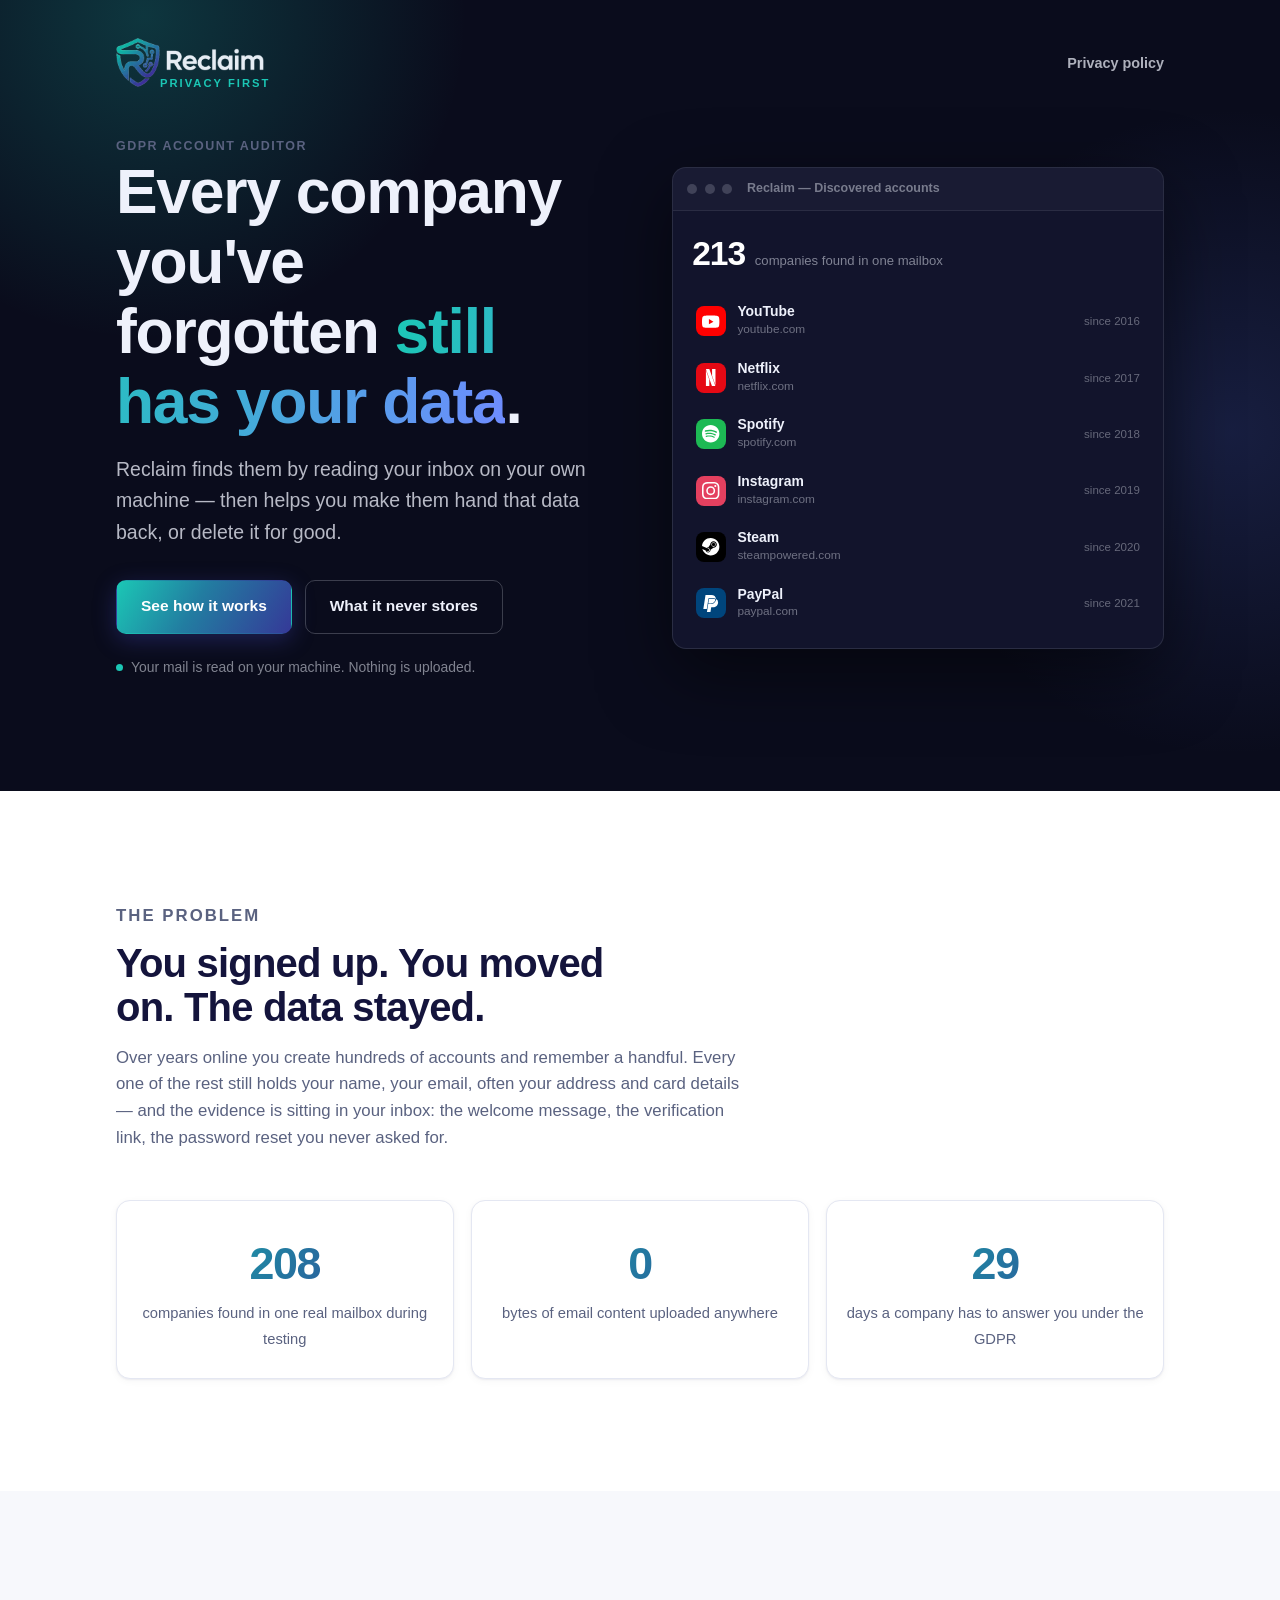
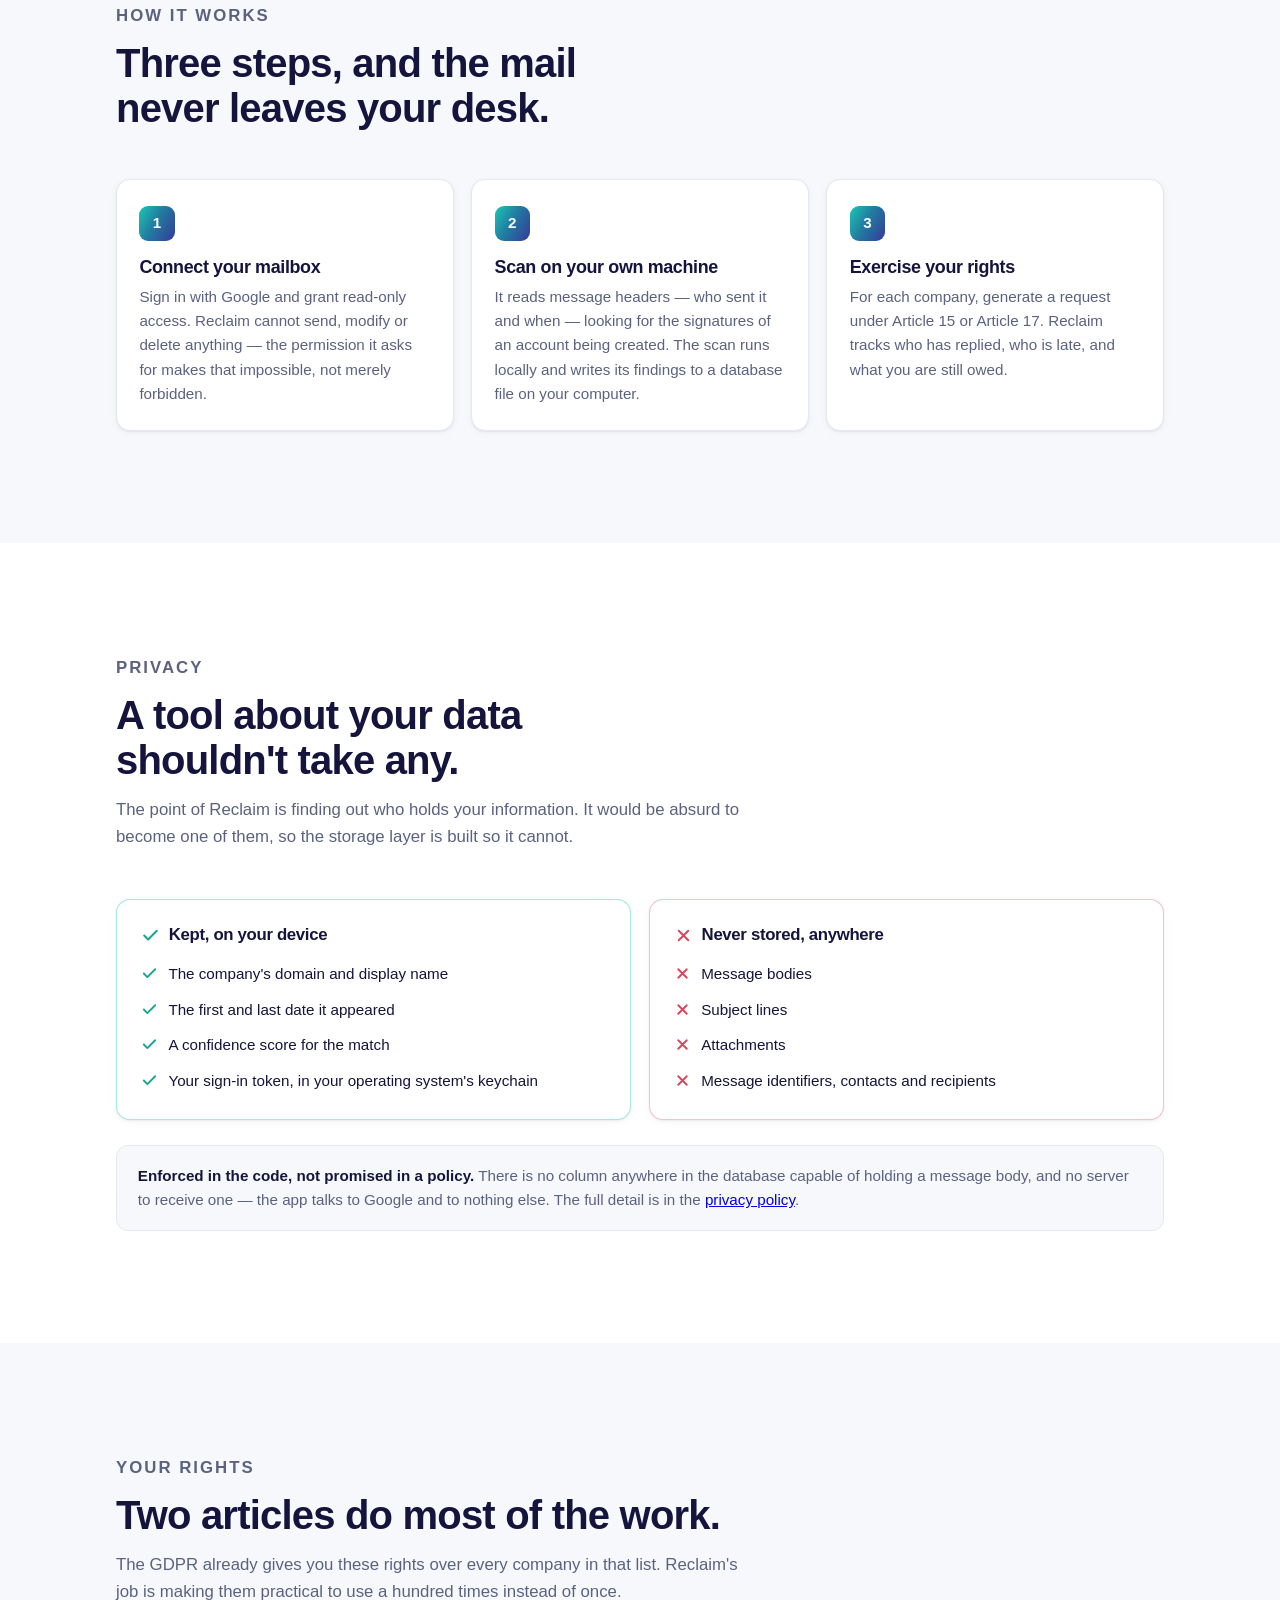
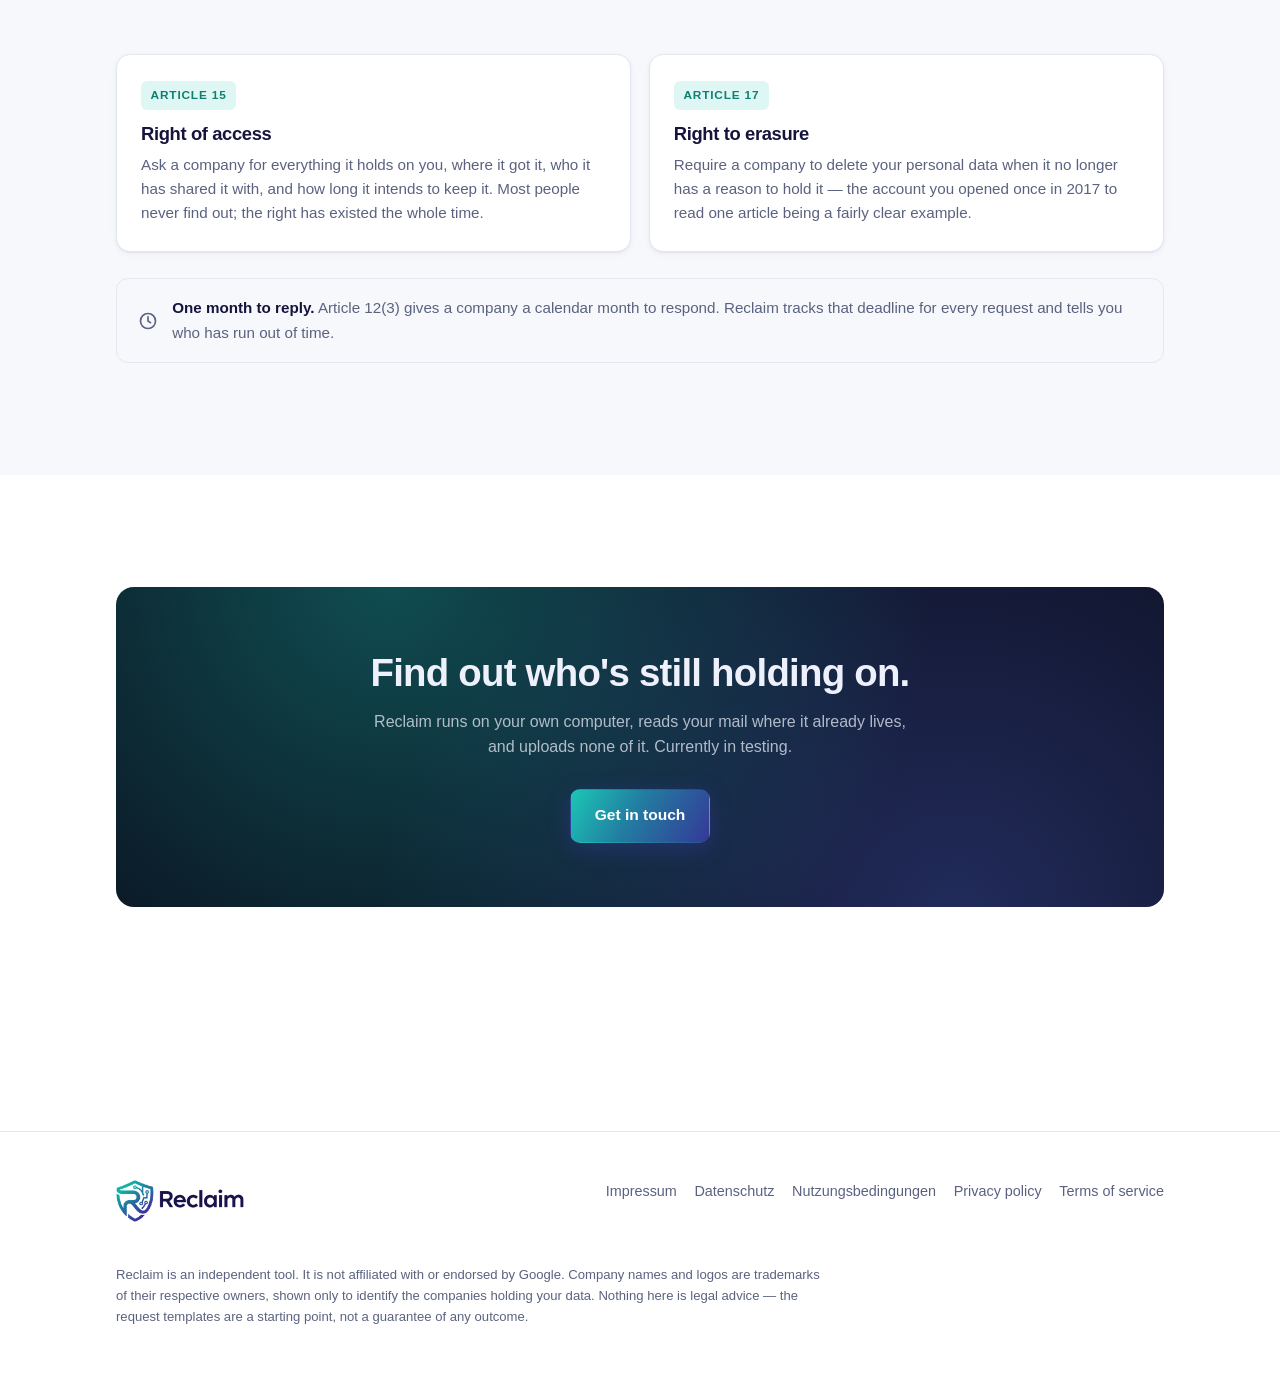
==== commit 90abd88c: "Make the page work properly on the phone it is mostly seen on The QR code means a phone is the commo" ====
--- a/index.html
+++ b/index.html
@@ -15,6 +15,8 @@
 <link rel="stylesheet" href="landing.css">
 </head>
 <body>
+
+<div class="progress" id="progress" aria-hidden="true"></div>
 
 <!-- ── Hero ──────────────────────────────────────────────────────── -->
 <header class="hero">
@@ -292,15 +294,41 @@
     targets.forEach(function (el) { el.classList.add("shown"); });
   } else {
     var seen = new IntersectionObserver(function (entries) {
-      entries.forEach(function (entry, i) {
+      entries.forEach(function (entry) {
         if (!entry.isIntersecting) return;
-        // Stagger siblings so a row of cards arrives as a sequence
-        // rather than a single block.
-        setTimeout(function () { entry.target.classList.add("shown"); }, i * 90);
+        // Staggering siblings is done with transition-delay in the CSS.
+        // Doing it here from the batch index gave no stagger at all on a
+        // phone, where cards cross the threshold one at a time.
+        entry.target.classList.add("shown");
         seen.unobserve(entry.target);
       });
-    }, { threshold: 0.15, rootMargin: "0px 0px -8% 0px" });
+      // A lower threshold on a tall phone screen: a card that has to be
+      // 15% visible can sit at the bottom of the viewport still blank.
+    }, { threshold: 0.08, rootMargin: "0px 0px -5% 0px" });
     targets.forEach(function (el) { seen.observe(el); });
+  }
+
+  /* ── Reading progress ────────────────────────────────────────────
+     Scroll fires far more often than it paints, so the work is deferred
+     to the next frame and coalesced -- one transform per frame at most,
+     and scaleX never triggers layout. */
+  var bar = document.getElementById("progress");
+  if (bar && !calm) {
+    var ticking = false;
+    var paint = function () {
+      var doc = document.documentElement;
+      var scrollable = doc.scrollHeight - window.innerHeight;
+      var ratio = scrollable > 0 ? window.scrollY / scrollable : 0;
+      bar.style.transform = "scaleX(" + Math.min(Math.max(ratio, 0), 1) + ")";
+      ticking = false;
+    };
+    window.addEventListener("scroll", function () {
+      if (ticking) return;
+      ticking = true;
+      requestAnimationFrame(paint);
+    }, { passive: true });
+    window.addEventListener("resize", paint, { passive: true });
+    paint();
   }
 
   /* ── Count-up figures ────────────────────────────────────────────*/
--- a/landing.css
+++ b/landing.css
@@ -359,6 +359,93 @@
   .logo-dark { display: block; }
 }
 
+/* ══ Touch and small screens ═══════════════════════════════════════
+   Most visitors arrive by scanning a QR code, so this is the common
+   case rather than the fallback. Everything below either fixes
+   something that silently does nothing on a phone, or buys back
+   vertical space, which is the scarce resource on a small screen. */
+
+/* Stagger belongs in CSS, not in the observer callback. On a phone
+   cards cross the threshold one at a time, so an index-based delay
+   computed per batch collapses to zero and they all arrive flat. */
+.steps .step:nth-child(2),
+.figures .figure:nth-child(2),
+.rights .right-card:nth-child(2),
+.split .panel:nth-child(2) { transition-delay: .09s; }
+.steps .step:nth-child(3),
+.figures .figure:nth-child(3) { transition-delay: .18s; }
+
+/* The lifts above are all :hover, which never fires on touch -- so on a
+   phone every card was inert. Swap in a press response instead. */
+@media (hover: none) {
+  .step:hover, .right-card:hover, .btn-primary:hover { transform: none; }
+  .step:active, .right-card:active, .panel:active { transform: scale(.985); }
+  .btn:active { transform: scale(.97); }
+  .step, .right-card, .panel, .btn { transition: transform .12s ease, box-shadow .25s ease; }
+}
+
+/* The grey flash Safari and Chrome paint over a tapped link makes a
+   considered layout look cheap. */
+* { -webkit-tap-highlight-color: transparent; }
+
+/* Keeps content clear of the notch and the home indicator in landscape
+   without pushing everything in on a normal screen. */
+.wrap {
+  padding-left: max(1.25rem, env(safe-area-inset-left));
+  padding-right: max(1.25rem, env(safe-area-inset-right));
+}
+
+/* Reading progress. On a long page reached by a QR code it is the one
+   piece of chrome worth keeping on screen -- it tells a thumb how much
+   is left. Transform-only, so it never triggers layout. */
+.progress {
+  position: fixed; inset: 0 0 auto 0; height: 3px; z-index: 60;
+  background: var(--brand-gradient);
+  transform: scaleX(0); transform-origin: 0 50%;
+  will-change: transform;
+}
+
+.window {
+  opacity: 0; transform: translateY(16px) scale(.985);
+  animation: window-in .85s .2s cubic-bezier(.22,.9,.3,1) forwards;
+}
+@keyframes window-in { to { opacity: 1; transform: none; } }
+
+@media (max-width: 48rem) {
+  /* 46rem blooms are a lot of pixels to repaint every frame on a phone
+     GPU. Smaller costs nothing visually at this width. */
+  .hero::before, .hero::after { width: 26rem; height: 26rem; opacity: .34; }
+  .hero::before { top: -13rem; left: -9rem; }
+  .hero::after { top: 1rem; right: -13rem; }
+
+  .hero { padding-bottom: 3.5rem; }
+  .hero-nav { padding-bottom: 2.25rem; }
+  .hero h1 { font-size: clamp(2.1rem, 8.6vw, 3rem); }
+  .hero-lede { font-size: 1.02rem; }
+  .section-head { margin-bottom: 2rem; }
+  .section-head h2 { font-size: clamp(1.55rem, 6.4vw, 2.1rem); }
+}
+
+/* Three stacked squares cost most of a screen each and say very little.
+   Laid on their side the number and its label read as one line. */
+@media (max-width: 44rem) {
+  .figures { gap: .7rem; }
+  .figure {
+    display: flex; align-items: center; gap: 1rem;
+    text-align: left; padding: 1.1rem 1.2rem;
+  }
+  .figure b { font-size: 2.1rem; line-height: 1; flex: none; min-width: 3.2ch; }
+  .figure span { font-size: .88rem; }
+}
+
+/* Side-by-side buttons on a narrow screen leave two cramped targets. */
+@media (max-width: 26rem) {
+  .cta-row { flex-direction: column; align-items: stretch; gap: .6rem; }
+  .btn { justify-content: center; padding: .95rem 1.5rem; }
+  .row-when { display: none; }
+  .foot-links { gap: .5rem 1rem; }
+}
+
 /* Motion is decoration here; every animation above only moves or fades
    something that is already in its final position and readable. */
 @media (prefers-reduced-motion: reduce) {
@@ -370,4 +457,6 @@
   }
   .reveal { opacity: 1; transform: none; }
   .row { opacity: 1; transform: none; }
-}
+  .window { opacity: 1; transform: none; animation: none; }
+  .progress { display: none; }
+}
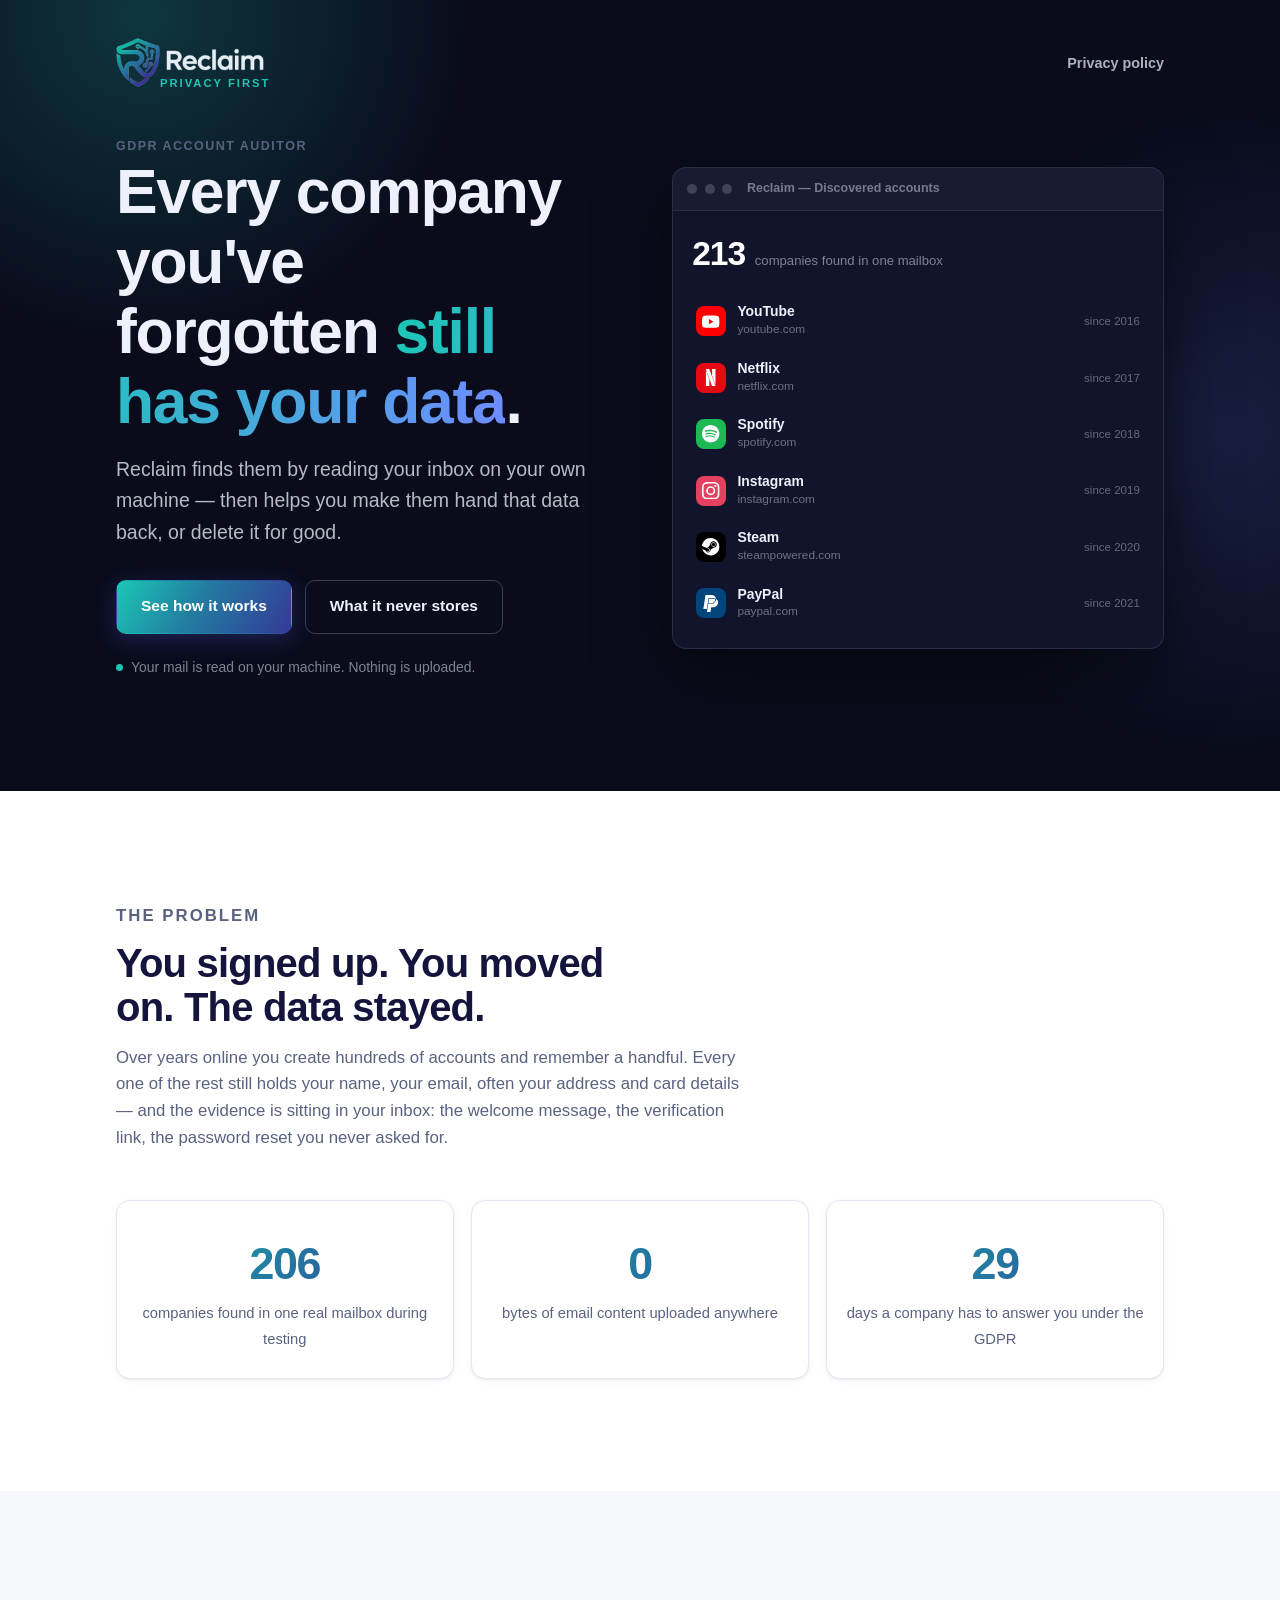
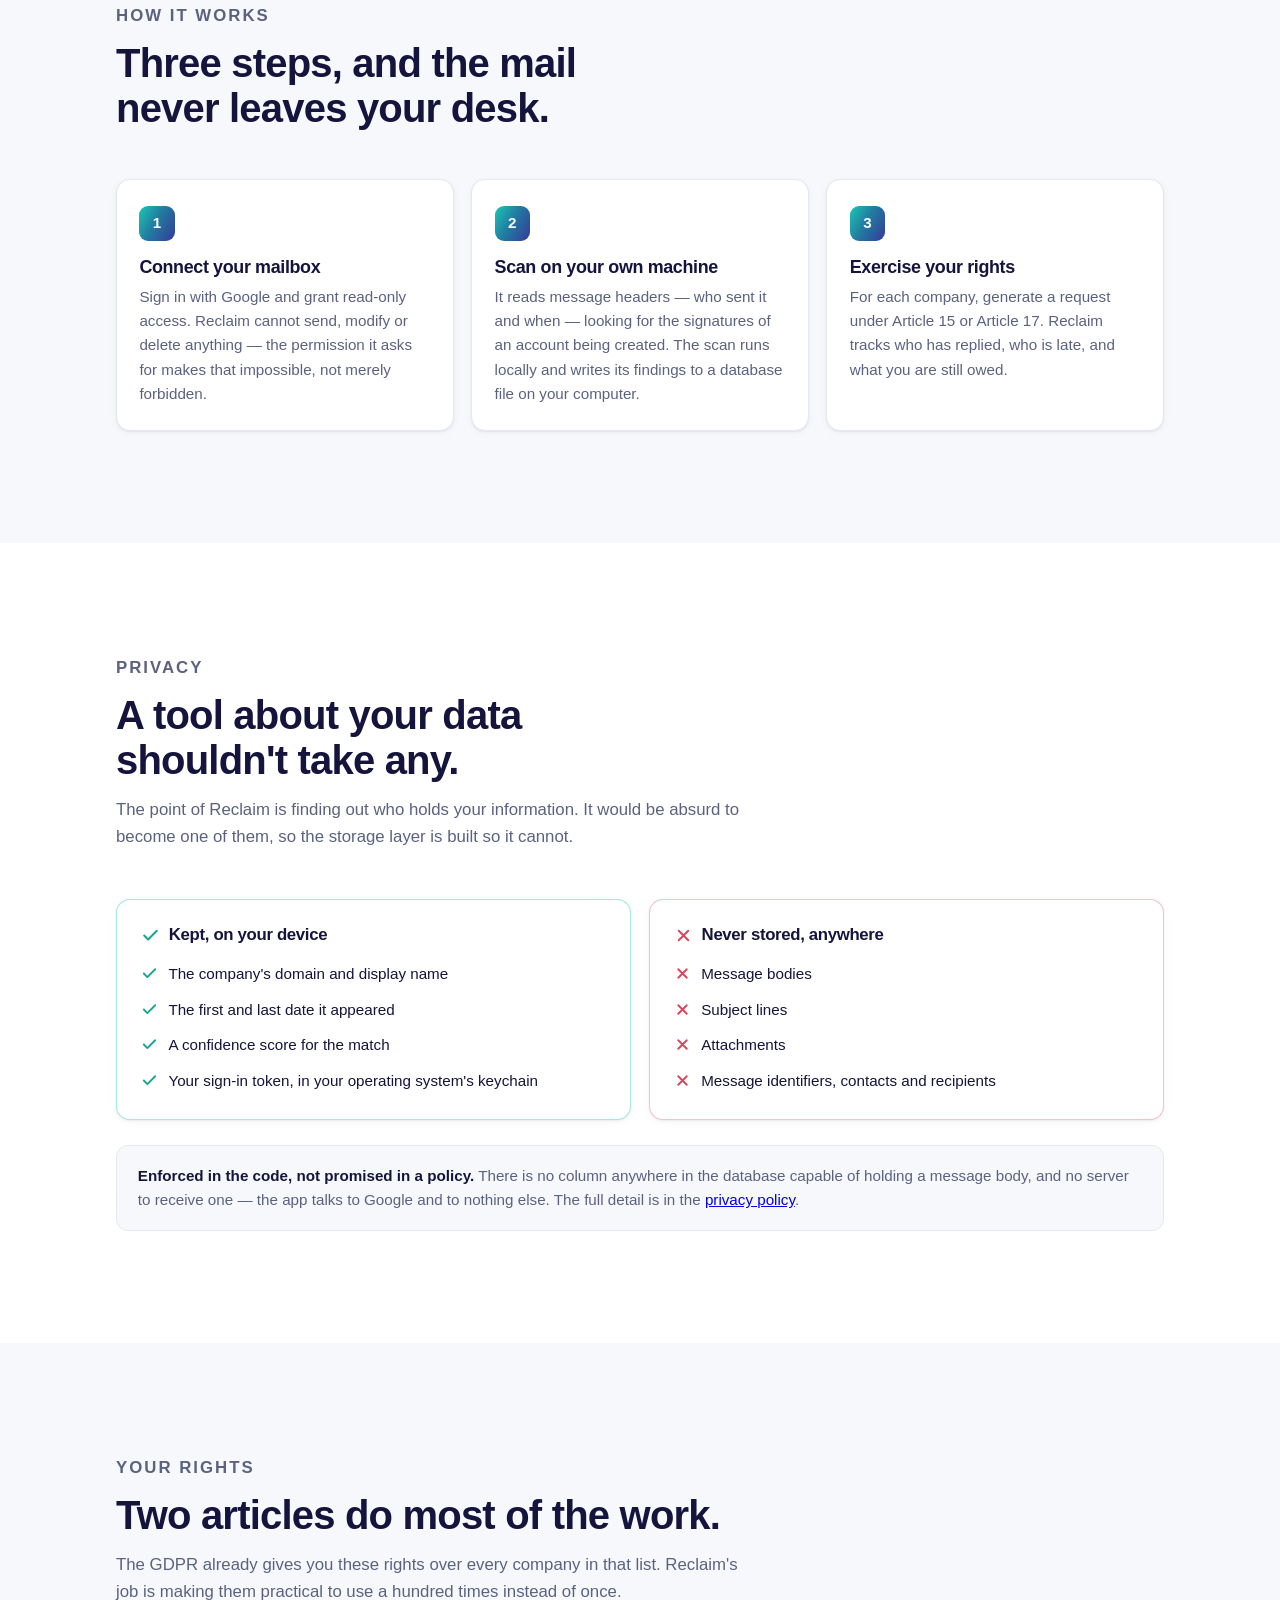
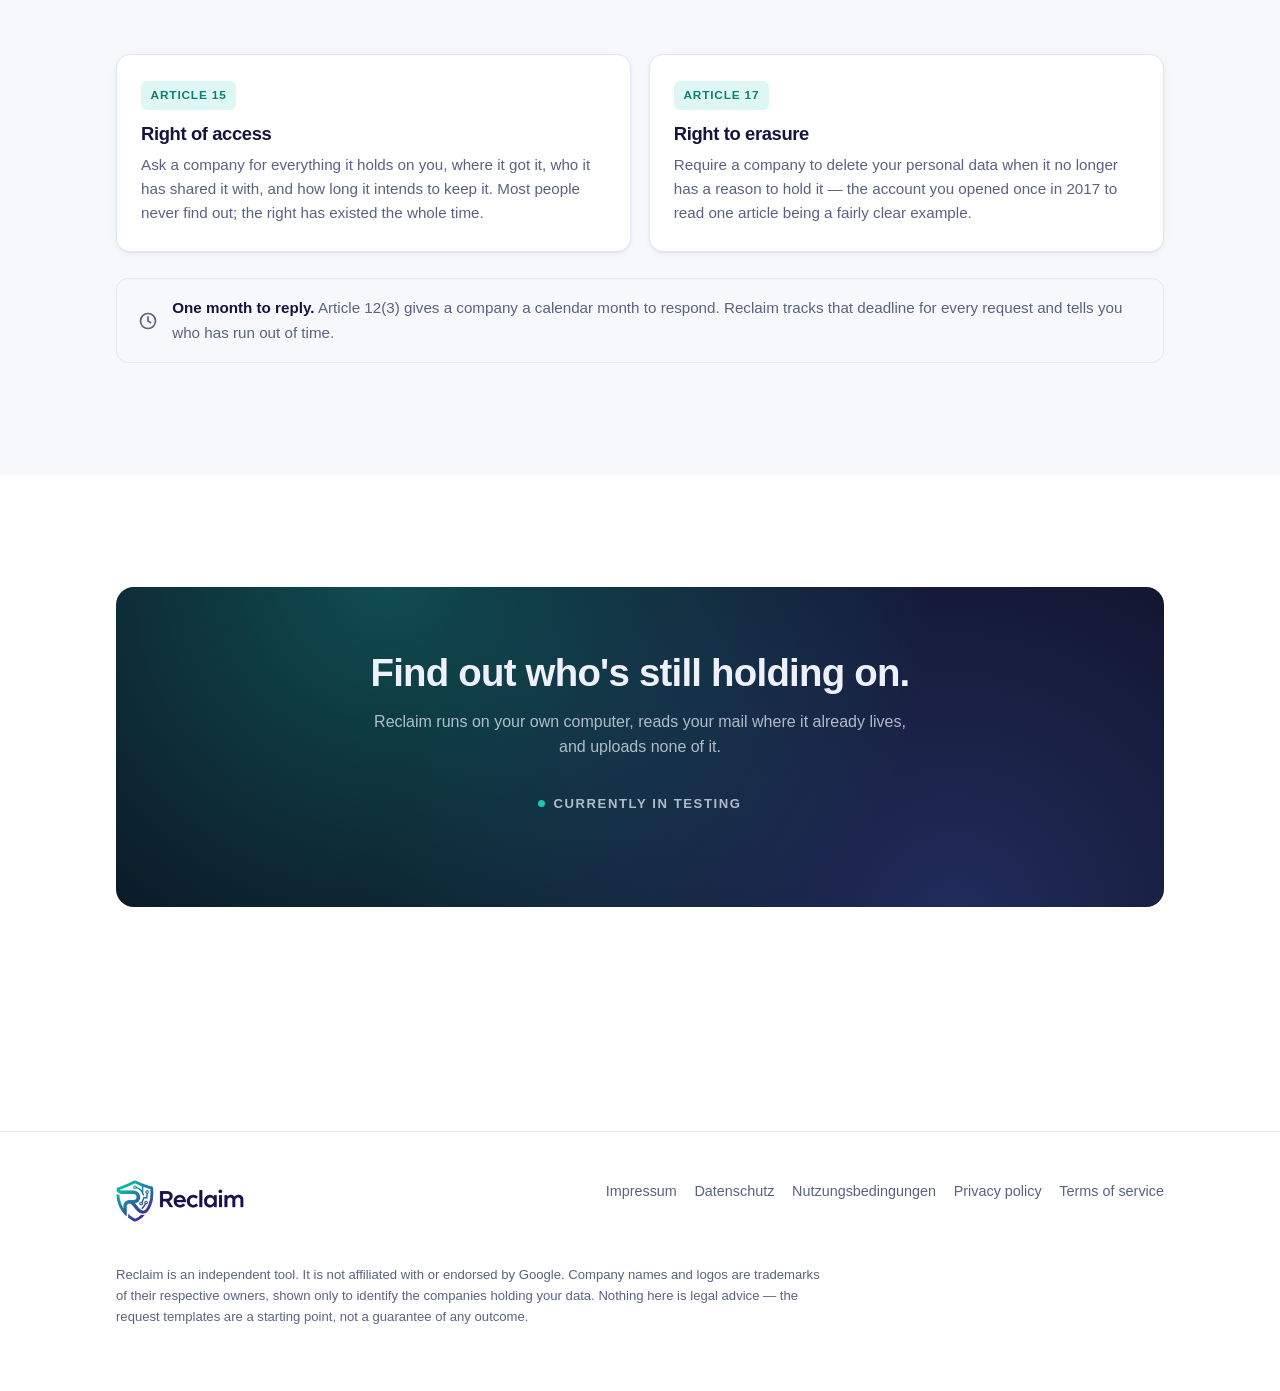
==== commit da876a12: "Show the app window before the buttons that scrolled past it On one column the window sat below the " ====
--- a/index.html
+++ b/index.html
@@ -30,7 +30,10 @@
     </nav>
 
     <div class="hero-grid">
-      <div>
+      <!-- Becomes display:contents on a phone so its children join the
+           hero grid directly and the app window can be ordered up between
+           the copy and the buttons. See .hero-copy in landing.css. -->
+      <div class="hero-copy">
         <p class="eyebrow">GDPR account auditor</p>
         <h1>Every company you've forgotten <span class="grad">still has your data</span>.</h1>
         <p class="hero-lede">
@@ -243,12 +246,9 @@
       <h2>Find out who's still holding on.</h2>
       <p>
         Reclaim runs on your own computer, reads your mail where it already
-        lives, and uploads none of it. Currently in testing.
+        lives, and uploads none of it.
       </p>
-      <!-- Points at the Impressum rather than carrying an address in a
-           mailto: the contact details live there by law anyway, and a
-           button is the wrong place to publish one to scrapers. -->
-      <a class="btn btn-primary" href="impressum.html">Get in touch</a>
+      <p class="close-status">Currently in testing</p>
     </div>
   </div>
 </section>
--- a/landing.css
+++ b/landing.css
@@ -139,6 +139,26 @@
   .hero-grid { grid-template-columns: 1fr 1fr; gap: 4rem; }
 }
 
+/* On one column the app window sat under the copy, the buttons and the
+   note -- entirely below the fold on a phone, and the "See how it works"
+   button scrolled straight past the one thing worth seeing.
+ *
+ * display:contents dissolves this wrapper so its children become grid
+ * items in their own right, which lets the window be ordered up between
+ * the sentence that sets it up and the buttons that follow it. DOM order
+ * is unchanged, and the window is not focusable, so tab order and screen
+ * reader order are unaffected. */
+@media (max-width: 61.99rem) {
+  .hero-copy { display: contents; }
+  .hero-grid { gap: 1.5rem; }
+  .eyebrow { order: 1; }
+  .hero h1 { order: 2; }
+  .hero-lede { order: 3; margin-bottom: .25rem; }
+  .window { order: 4; }
+  .cta-row { order: 5; }
+  .hero-note { order: 6; margin-top: .1rem; }
+}
+
 .hero h1 {
   font-size: clamp(2.3rem, 7.5vw, 3.9rem);
   font-weight: 800;
@@ -419,11 +439,30 @@
   .hero::after { top: 1rem; right: -13rem; }
 
   .hero { padding-bottom: 3.5rem; }
-  .hero-nav { padding-bottom: 2.25rem; }
+  .hero-nav { padding-bottom: 1.75rem; }
   .hero h1 { font-size: clamp(2.1rem, 8.6vw, 3rem); }
   .hero-lede { font-size: 1.02rem; }
   .section-head { margin-bottom: 2rem; }
   .section-head h2 { font-size: clamp(1.55rem, 6.4vw, 2.1rem); }
+
+  /* Every row of the list earned back here is one more the visitor sees
+     before having to scroll, and the list is the point of the window. */
+  .window-body { padding: .8rem .7rem .9rem; }
+  .counter-row { padding-bottom: .6rem; }
+  .counter { font-size: 1.75rem; }
+  .counter-label { font-size: .76rem; }
+  .row { padding: .42rem .45rem; }
+  .row-mark { width: 27px; height: 27px; border-radius: 7px; }
+}
+
+.close-status {
+  display: inline-flex; align-items: center; gap: .5rem;
+  font-size: .82rem; font-weight: 700; letter-spacing: .12em;
+  text-transform: uppercase; color: var(--teal);
+}
+.close-status::before {
+  content: ""; width: 7px; height: 7px; border-radius: 50%;
+  background: var(--teal);
 }
 
 /* Three stacked squares cost most of a screen each and say very little.
